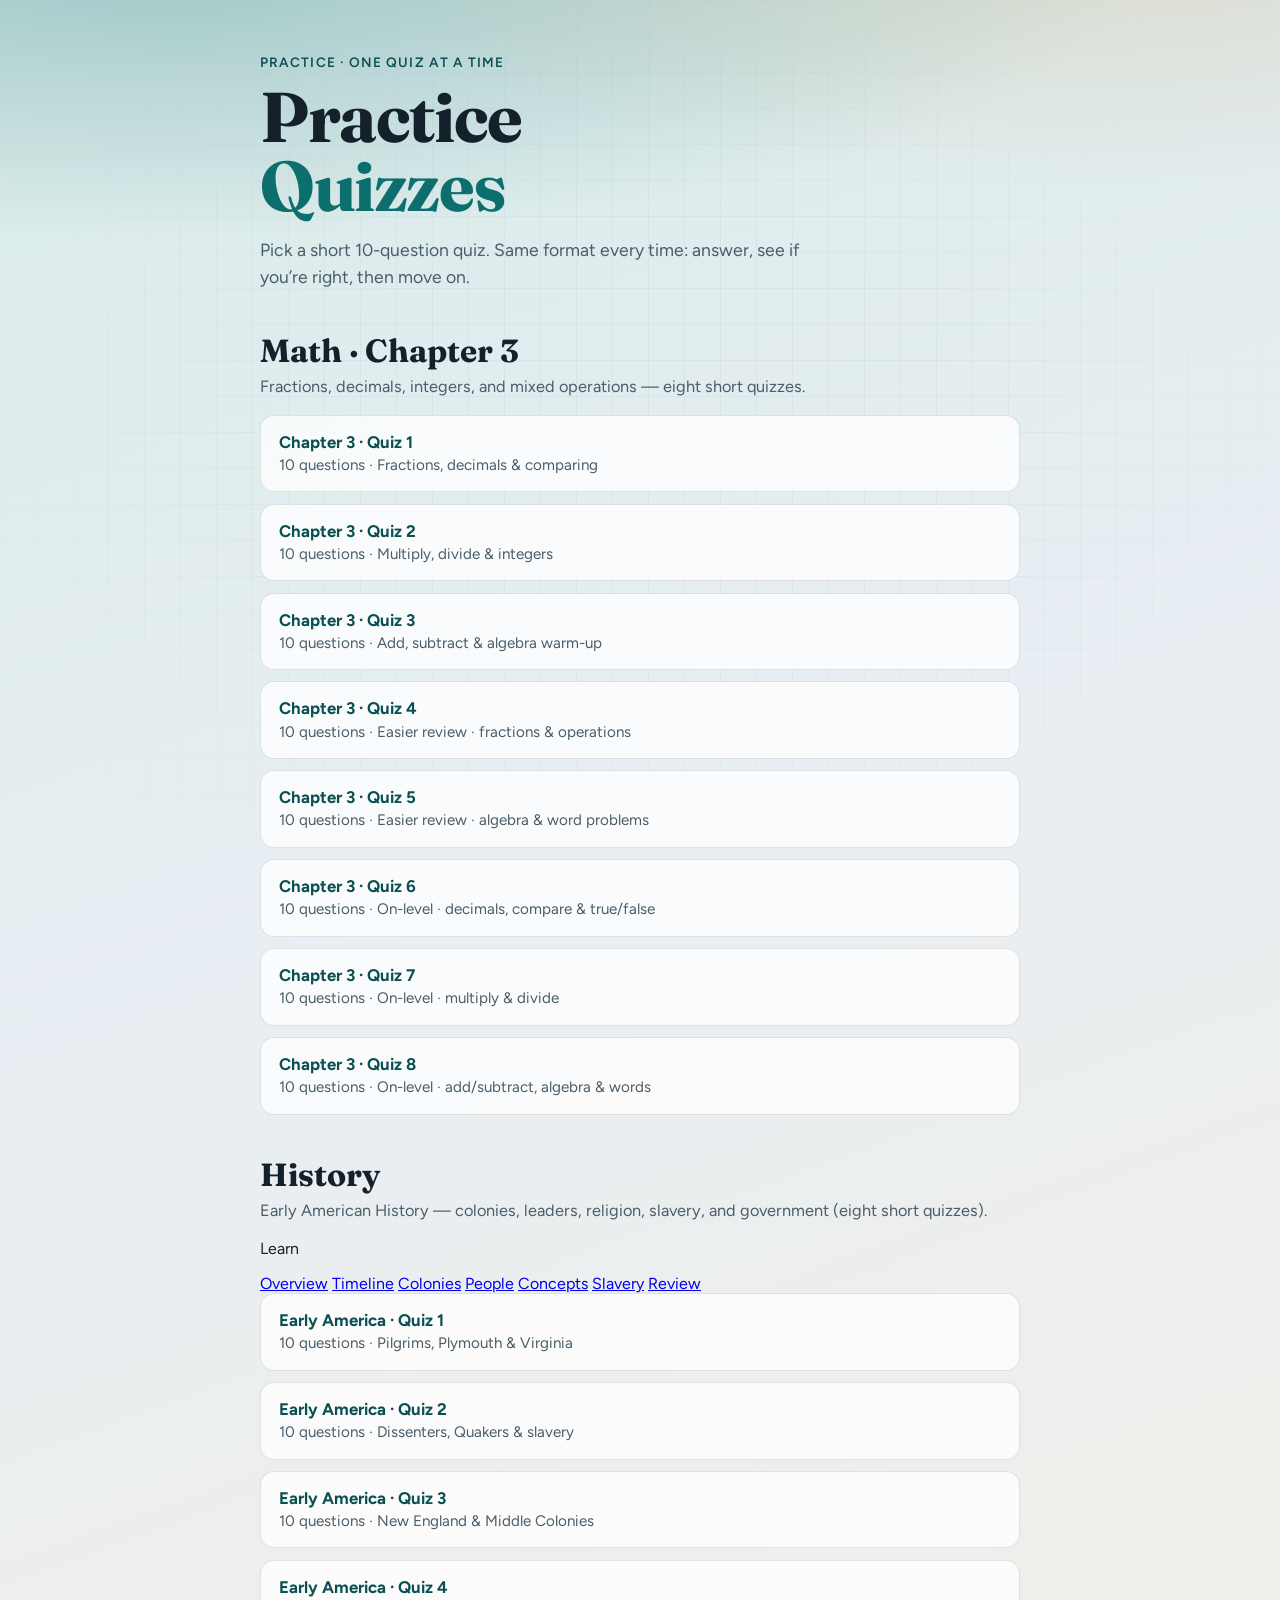
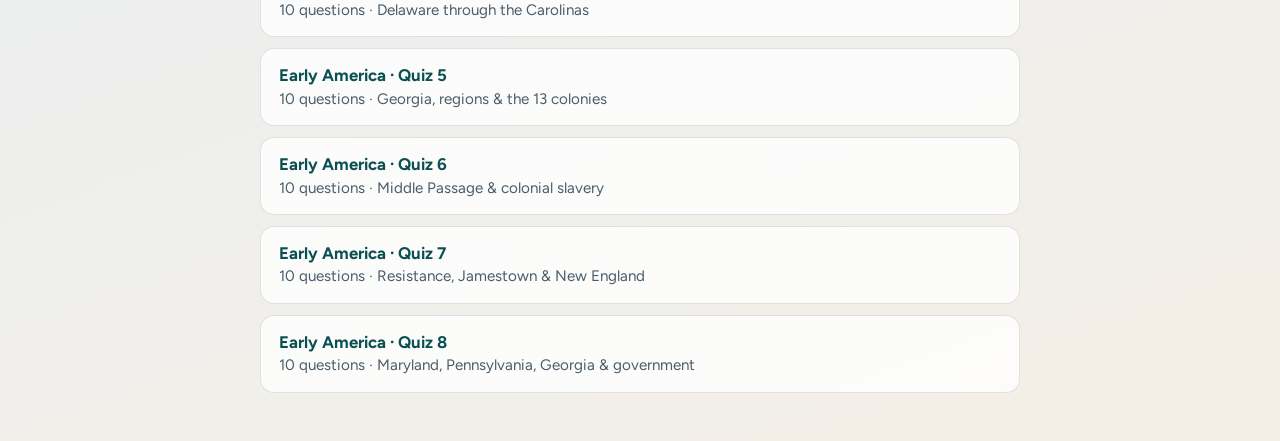
==== index.html @ 3ff41f52 "Add History Learn section for Colonial America Overview, timeline, colony explorer, key people, conc" ====
<!DOCTYPE html>
<html lang="en">
<head>
  <meta charset="UTF-8" />
  <meta name="viewport" content="width=device-width, initial-scale=1" />
  <title>Practice Quizzes</title>
  <link rel="preconnect" href="https://fonts.googleapis.com" />
  <link rel="preconnect" href="https://fonts.gstatic.com" crossorigin />
  <link href="https://fonts.googleapis.com/css2?family=Fraunces:opsz,wght@9..144,500;9..144,700&family=Figtree:wght@400;500;600;700&display=swap" rel="stylesheet" />
  <link rel="stylesheet" href="styles.css" />
</head>
<body>
  <div class="bg-glow" aria-hidden="true"></div>
  <div class="bg-grid" aria-hidden="true"></div>

  <main class="app home-app">
    <section class="screen screen-start is-active">
      <p class="eyebrow">Practice · One quiz at a time</p>
      <h1 class="brand">Practice<br /><span>Quizzes</span></h1>
      <p class="lede">
        Pick a short 10-question quiz. Same format every time: answer, see if you’re right, then move on.
      </p>

      <section class="home-section" aria-labelledby="math-heading">
        <h2 id="math-heading" class="home-heading">Math · Chapter 3</h2>
        <p class="home-sub">Fractions, decimals, integers, and mixed operations — eight short quizzes.</p>
        <div class="quiz-links" id="math-links"></div>
      </section>

      <section class="home-section" aria-labelledby="history-heading">
        <h2 id="history-heading" class="home-heading">History</h2>
        <p class="home-sub">Early American History — colonies, leaders, religion, slavery, and government (eight short quizzes).</p>
        <nav class="learn-nav" aria-label="Learn Colonial America">
          <p class="learn-nav-label">Learn</p>
          <div class="learn-nav-links">
            <a href="learn.html?section=overview">Overview</a>
            <a href="learn.html?section=timeline">Timeline</a>
            <a href="learn.html?section=colonies">Colonies</a>
            <a href="learn.html?section=people">People</a>
            <a href="learn.html?section=concepts">Concepts</a>
            <a href="learn.html?section=slavery">Slavery</a>
            <a href="learn.html?section=review">Review</a>
          </div>
        </nav>
        <div class="quiz-links" id="history-links"></div>
      </section>
    </section>
  </main>

  <script src="quiz-nav.js"></script>
  <script src="quiz-math-1.js"></script>
  <script src="quiz-math-2.js"></script>
  <script src="quiz-math-3.js"></script>
  <script src="quiz-math-4.js"></script>
  <script src="quiz-math-5.js"></script>
  <script src="quiz-math-6.js"></script>
  <script src="quiz-math-7.js"></script>
  <script src="quiz-math-8.js"></script>
  <script src="quiz-history-1.js"></script>
  <script src="quiz-history-2.js"></script>
  <script src="quiz-history-3.js"></script>
  <script src="quiz-history-4.js"></script>
  <script src="quiz-history-5.js"></script>
  <script src="quiz-history-6.js"></script>
  <script src="quiz-history-7.js"></script>
  <script src="quiz-history-8.js"></script>
  <script src="quiz-catalog-boot.js"></script>
  <script>
    (function () {
      const catalog = window.QUIZ_CATALOG;
      if (!catalog) return;

      function renderGroup(elId, items) {
        const root = document.getElementById(elId);
        root.innerHTML = items
          .map(
            (q) => `
          <a class="quiz-link" href="quiz.html?id=${encodeURIComponent(q.id)}">
            <span class="quiz-link-title">${q.title}</span>
            <span class="quiz-link-meta">${q.count} questions · ${q.blurb}</span>
          </a>`
          )
          .join("");
      }

      renderGroup("math-links", catalog.nav.math);
      renderGroup("history-links", catalog.nav.history);
    })();
  </script>
</body>
</html>
---- styles.css ----
:root {
  --ink: #14212b;
  --muted: #4a5d6a;
  --paper: #f2f6f8;
  --panel: rgba(255, 255, 255, 0.78);
  --teal: #0d6e6e;
  --teal-deep: #0a4f52;
  --amber: #c97816;
  --ok: #1f7a4d;
  --ok-bg: #e7f6ee;
  --bad: #b42318;
  --bad-bg: #fdecea;
  --line: rgba(20, 33, 43, 0.12);
  --shadow: 0 18px 50px rgba(20, 60, 70, 0.12);
  --radius: 18px;
  --font-display: "Fraunces", Georgia, serif;
  --font-body: "Figtree", "Segoe UI", sans-serif;
}

*,
*::before,
*::after {
  box-sizing: border-box;
}

html,
body {
  margin: 0;
  min-height: 100%;
}

body {
  font-family: var(--font-body);
  color: var(--ink);
  background: linear-gradient(160deg, #d9ebe9 0%, #e8eef3 42%, #f4efe6 100%);
  overflow-x: hidden;
}

.bg-glow {
  position: fixed;
  inset: -20% -10% auto;
  height: 55vh;
  background:
    radial-gradient(ellipse at 20% 30%, rgba(13, 110, 110, 0.28), transparent 55%),
    radial-gradient(ellipse at 80% 10%, rgba(201, 120, 22, 0.18), transparent 50%);
  pointer-events: none;
  z-index: 0;
  animation: drift 14s ease-in-out infinite alternate;
}

.bg-grid {
  position: fixed;
  inset: 0;
  background-image:
    linear-gradient(rgba(20, 33, 43, 0.035) 1px, transparent 1px),
    linear-gradient(90deg, rgba(20, 33, 43, 0.035) 1px, transparent 1px);
  background-size: 36px 36px;
  mask-image: radial-gradient(ellipse at center, black 35%, transparent 80%);
  pointer-events: none;
  z-index: 0;
}

@keyframes drift {
  from { transform: translate3d(0, 0, 0) scale(1); }
  to { transform: translate3d(2%, 3%, 0) scale(1.05); }
}

.app {
  position: relative;
  z-index: 1;
  width: min(720px, calc(100% - 2rem));
  margin: 0 auto;
  padding: clamp(2rem, 6vh, 4.5rem) 0 3rem;
  min-height: 100vh;
}

.screen {
  animation: rise 0.55s cubic-bezier(0.22, 1, 0.36, 1) both;
}

.screen[hidden] {
  display: none !important;
}

@keyframes rise {
  from {
    opacity: 0;
    transform: translateY(18px);
  }
  to {
    opacity: 1;
    transform: translateY(0);
  }
}

.eyebrow {
  margin: 0 0 0.75rem;
  font-size: 0.85rem;
  font-weight: 600;
  letter-spacing: 0.08em;
  text-transform: uppercase;
  color: var(--teal-deep);
}

.brand {
  margin: 0 0 1rem;
  font-family: var(--font-display);
  font-size: clamp(2.8rem, 9vw, 4.4rem);
  font-weight: 700;
  line-height: 0.98;
  letter-spacing: -0.02em;
  color: var(--ink);
}

.brand span {
  color: var(--teal);
}

.lede {
  margin: 0 0 1.75rem;
  max-width: 34rem;
  font-size: 1.1rem;
  line-height: 1.55;
  color: var(--muted);
}

.cta-row {
  display: flex;
  flex-wrap: wrap;
  gap: 0.75rem;
  margin-bottom: 1rem;
}

.btn {
  appearance: none;
  border: none;
  border-radius: 999px;
  padding: 0.85rem 1.35rem;
  font-family: inherit;
  font-size: 1rem;
  font-weight: 600;
  cursor: pointer;
  text-decoration: none;
  display: inline-flex;
  align-items: center;
  justify-content: center;
  transition: transform 0.15s ease, background 0.2s ease, box-shadow 0.2s ease, color 0.2s ease;
}

.btn:active {
  transform: translateY(1px) scale(0.98);
}

.btn-primary {
  background: var(--teal);
  color: #fff;
  box-shadow: 0 10px 24px rgba(13, 110, 110, 0.28);
}

.btn-primary:hover {
  background: var(--teal-deep);
}

.btn-primary:disabled {
  opacity: 0.55;
  cursor: not-allowed;
  box-shadow: none;
}

.btn-ghost {
  background: transparent;
  color: var(--teal-deep);
  border: 1.5px solid rgba(13, 110, 110, 0.35);
}

.btn-ghost.is-on {
  background: rgba(13, 110, 110, 0.1);
  border-color: var(--teal);
}

.btn-ghost:hover {
  border-color: var(--teal);
}

.meta {
  margin: 0;
  font-size: 0.95rem;
  color: var(--muted);
}

.quiz-bar {
  display: flex;
  align-items: flex-end;
  justify-content: space-between;
  gap: 1rem;
  margin-bottom: 1.25rem;
}

.progress-wrap {
  flex: 1;
  min-width: 0;
}

.progress-track {
  height: 8px;
  border-radius: 999px;
  background: rgba(20, 33, 43, 0.1);
  overflow: hidden;
  margin-bottom: 0.55rem;
}

.progress-fill {
  height: 100%;
  width: 0%;
  background: linear-gradient(90deg, var(--teal), #1f9a8a);
  border-radius: inherit;
  transition: width 0.35s ease;
}

.progress-label {
  display: flex;
  justify-content: space-between;
  gap: 1rem;
  margin: 0;
  font-size: 0.9rem;
  font-weight: 600;
  color: var(--muted);
}

.score-live {
  margin: 0;
  white-space: nowrap;
  font-weight: 700;
  color: var(--teal-deep);
}

.question-panel {
  background: var(--panel);
  backdrop-filter: blur(10px);
  border: 1px solid var(--line);
  border-radius: var(--radius);
  box-shadow: var(--shadow);
  padding: clamp(1.25rem, 3vw, 2rem);
}

.question-text {
  margin: 0 0 0.75rem;
  font-family: var(--font-display);
  font-size: clamp(1.55rem, 4.5vw, 2.1rem);
  font-weight: 600;
  line-height: 1.25;
}

.question-prompt {
  margin: 0 0 1.25rem;
  color: var(--muted);
  font-size: 1.05rem;
  line-height: 1.5;
}

.question-math {
  margin: 0.35rem 0 1.35rem;
  font-size: 1.45rem;
  overflow-x: auto;
}

.choices {
  display: grid;
  gap: 0.7rem;
}

.choice {
  display: flex;
  align-items: center;
  gap: 0.85rem;
  width: 100%;
  text-align: left;
  padding: 0.95rem 1rem;
  border-radius: 14px;
  border: 1.5px solid rgba(20, 33, 43, 0.14);
  background: rgba(255, 255, 255, 0.85);
  font: inherit;
  color: inherit;
  cursor: pointer;
  transition: border-color 0.15s ease, background 0.15s ease, transform 0.15s ease;
}

.choice:hover:not(:disabled) {
  border-color: var(--teal);
  transform: translateX(3px);
}

.choice:disabled {
  cursor: default;
}

.choice-letter {
  flex: 0 0 auto;
  width: 1.85rem;
  height: 1.85rem;
  border-radius: 50%;
  display: grid;
  place-items: center;
  font-size: 0.85rem;
  font-weight: 700;
  background: rgba(13, 110, 110, 0.1);
  color: var(--teal-deep);
}

.choice-body {
  flex: 1;
  min-width: 0;
  font-size: 1.05rem;
  line-height: 1.35;
  white-space: normal;
  overflow-wrap: anywhere;
  word-break: break-word;
}

.choice-body .katex {
  font-size: 1.05em;
  white-space: normal;
}

.choice.is-correct {
  border-color: var(--ok);
  background: var(--ok-bg);
}

.choice.is-correct .choice-letter {
  background: var(--ok);
  color: #fff;
}

.choice.is-wrong {
  border-color: var(--bad);
  background: var(--bad-bg);
}

.choice.is-wrong .choice-letter {
  background: var(--bad);
  color: #fff;
}

.choice.is-missed-correct {
  border-color: var(--ok);
  box-shadow: inset 0 0 0 1px rgba(31, 122, 77, 0.35);
}

.feedback {
  margin-top: 1.1rem;
  padding: 0.95rem 1rem;
  border-radius: 12px;
  font-size: 1rem;
  line-height: 1.45;
  animation: pop 0.35s cubic-bezier(0.22, 1, 0.36, 1);
}

@keyframes pop {
  from {
    opacity: 0;
    transform: scale(0.97);
  }
  to {
    opacity: 1;
    transform: scale(1);
  }
}

.feedback.is-correct {
  background: var(--ok-bg);
  color: var(--ok);
  border: 1px solid rgba(31, 122, 77, 0.25);
}

.feedback.is-wrong {
  background: var(--bad-bg);
  color: var(--bad);
  border: 1px solid rgba(180, 35, 24, 0.2);
}

.feedback .explain {
  margin: 0.4rem 0 0;
  color: var(--ink);
  font-weight: 500;
}

.feedback strong {
  font-weight: 700;
}

.quiz-actions {
  margin-top: 1.25rem;
  display: flex;
  flex-wrap: wrap;
  gap: 0.65rem;
  justify-content: space-between;
  align-items: center;
}

.quiz-actions .btn-primary {
  margin-left: auto;
}

.quiz-actions .btn:disabled {
  opacity: 0.45;
  cursor: not-allowed;
  transform: none;
  box-shadow: none;
}

.score-big {
  margin: 0 0 0.5rem;
  font-family: var(--font-display);
  font-size: clamp(3rem, 12vw, 5rem);
  font-weight: 700;
  color: var(--teal);
  line-height: 1;
}

.score-breakdown {
  margin: 0 0 1rem;
  font-size: 1.15rem;
  font-weight: 600;
  color: var(--muted);
}

.score-breakdown .right {
  color: var(--ok);
}

.score-breakdown .wrong {
  color: var(--bad);
}

.results-brand {
  font-size: clamp(2.2rem, 7vw, 3.4rem);
}

.missed-list {
  list-style: none;
  margin: 1.5rem 0 0;
  padding: 0;
  display: grid;
  gap: 0.75rem;
}

.missed-list li {
  background: var(--panel);
  border: 1px solid var(--line);
  border-radius: 14px;
  padding: 1rem 1.1rem;
  box-shadow: 0 8px 24px rgba(20, 60, 70, 0.06);
}

.missed-list h3 {
  margin: 0 0 0.35rem;
  font-size: 0.95rem;
  color: var(--muted);
}

.missed-list .q {
  margin: 0 0 0.5rem;
  font-weight: 600;
}

.missed-list .ans {
  margin: 0;
  color: var(--ok);
  font-weight: 600;
}

@media (max-width: 560px) {
  .quiz-bar {
    flex-direction: column;
    align-items: stretch;
  }

  .score-live {
    align-self: flex-end;
  }

  .cta-row .btn {
    width: 100%;
  }

  .quiz-actions {
    flex-direction: column;
  }

  .quiz-actions .btn {
    width: 100%;
  }

  .quiz-actions .btn-primary {
    margin-left: 0;
    order: -1;
  }
}

/* Home nav */
.home-app {
  width: min(760px, calc(100% - 2rem));
}

.home-section {
  margin-top: 2.5rem;
  animation: rise 0.65s cubic-bezier(0.22, 1, 0.36, 1) both;
}

.home-section:nth-of-type(2) {
  animation-delay: 0.08s;
}

.home-heading {
  margin: 0 0 0.35rem;
  font-family: var(--font-display);
  font-size: clamp(1.6rem, 4vw, 2rem);
  font-weight: 700;
  color: var(--ink);
}

.home-sub {
  margin: 0 0 1rem;
  color: var(--muted);
  font-size: 1.02rem;
  line-height: 1.45;
}

.quiz-links {
  display: grid;
  gap: 0.7rem;
}

.quiz-link {
  display: grid;
  gap: 0.2rem;
  padding: 1rem 1.1rem;
  border-radius: 14px;
  border: 1.5px solid rgba(20, 33, 43, 0.12);
  background: rgba(255, 255, 255, 0.78);
  text-decoration: none;
  color: inherit;
  transition: border-color 0.15s ease, transform 0.15s ease, background 0.15s ease;
}

.quiz-link:hover {
  border-color: var(--teal);
  transform: translateX(4px);
  background: rgba(255, 255, 255, 0.95);
}

.quiz-link-title {
  font-weight: 700;
  font-size: 1.05rem;
  color: var(--teal-deep);
}

.quiz-link-meta {
  font-size: 0.95rem;
  color: var(--muted);
  line-height: 1.35;
}
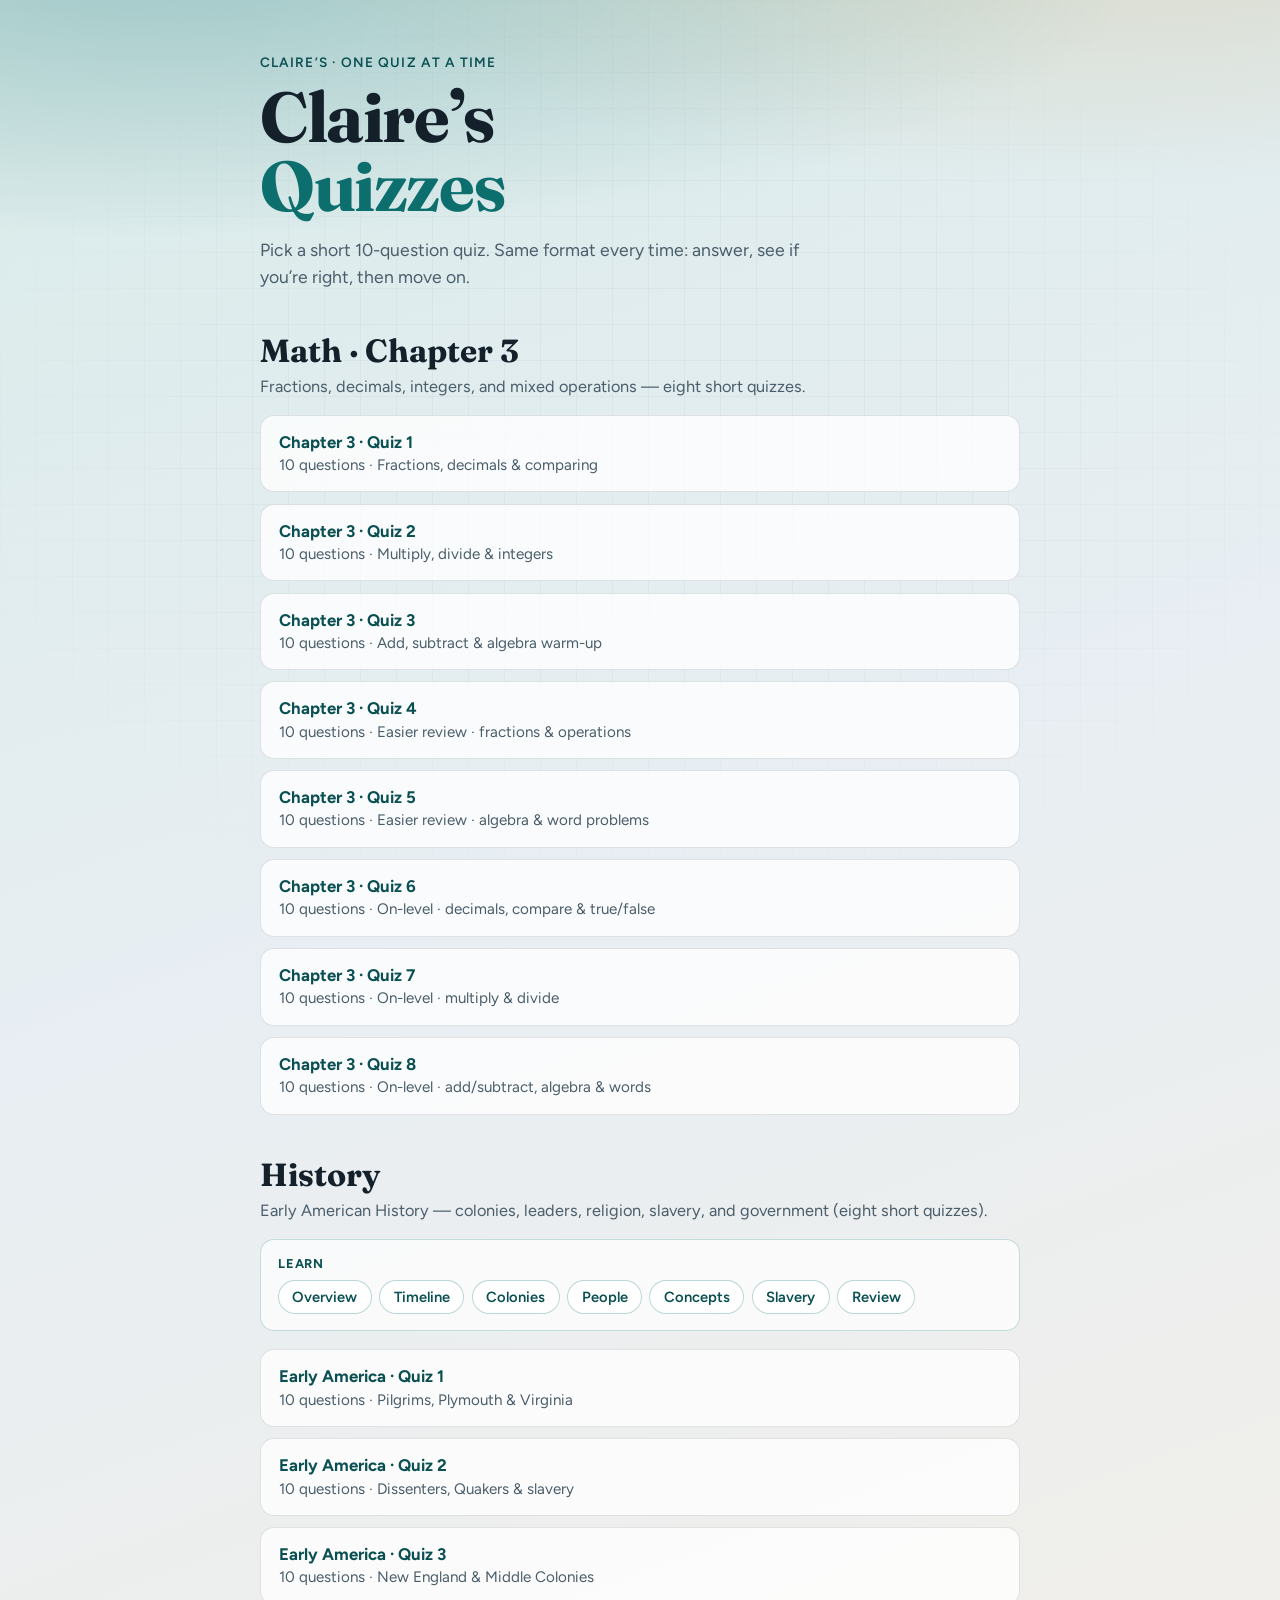
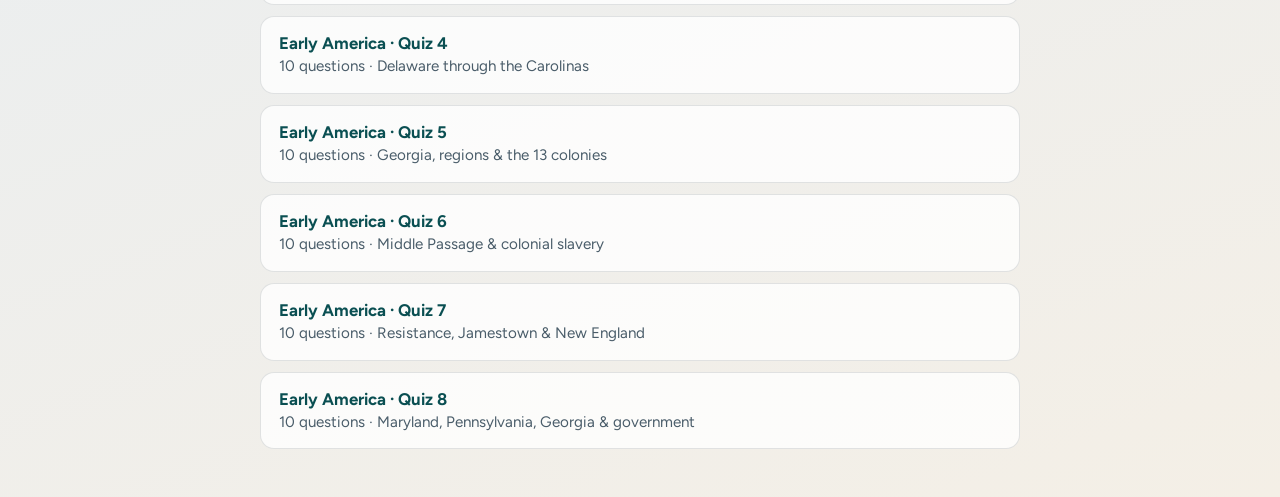
==== commit 9865e8ad: "Rebrand as Claire's Quizzes with pink sparkle theme" ====
--- a/index.html
+++ b/index.html
@@ -3,7 +3,7 @@
 <head>
   <meta charset="UTF-8" />
   <meta name="viewport" content="width=device-width, initial-scale=1" />
-  <title>Practice Quizzes</title>
+  <title>Claire’s Quizzes</title>
   <link rel="preconnect" href="https://fonts.googleapis.com" />
   <link rel="preconnect" href="https://fonts.gstatic.com" crossorigin />
   <link href="https://fonts.googleapis.com/css2?family=Fraunces:opsz,wght@9..144,500;9..144,700&family=Figtree:wght@400;500;600;700&display=swap" rel="stylesheet" />
@@ -12,11 +12,23 @@
 <body>
   <div class="bg-glow" aria-hidden="true"></div>
   <div class="bg-grid" aria-hidden="true"></div>
+  <div class="sparkles" aria-hidden="true">
+    <span class="sparkle"></span>
+    <span class="sparkle"></span>
+    <span class="sparkle"></span>
+    <span class="sparkle"></span>
+    <span class="sparkle"></span>
+    <span class="sparkle"></span>
+    <span class="sparkle"></span>
+    <span class="sparkle"></span>
+    <span class="sparkle"></span>
+    <span class="sparkle"></span>
+  </div>
 
   <main class="app home-app">
     <section class="screen screen-start is-active">
-      <p class="eyebrow">Practice · One quiz at a time</p>
-      <h1 class="brand">Practice<br /><span>Quizzes</span></h1>
+      <p class="eyebrow">Claire’s · One quiz at a time</p>
+      <h1 class="brand">Claire’s<br /><span>Quizzes</span></h1>
       <p class="lede">
         Pick a short 10-question quiz. Same format every time: answer, see if you’re right, then move on.
       </p>
--- a/styles.css
+++ b/styles.css
@@ -561,3 +561,447 @@
   color: var(--muted);
   line-height: 1.35;
 }
+
+/* Learn nav on home (History) */
+.learn-nav {
+  margin: 0 0 1.15rem;
+  padding: 1rem 1.05rem;
+  border-radius: 14px;
+  border: 1.5px solid rgba(13, 110, 110, 0.22);
+  background: rgba(255, 255, 255, 0.72);
+}
+
+.learn-nav-label {
+  margin: 0 0 0.55rem;
+  font-size: 0.8rem;
+  font-weight: 700;
+  letter-spacing: 0.07em;
+  text-transform: uppercase;
+  color: var(--teal-deep);
+}
+
+.learn-nav-links {
+  display: flex;
+  flex-wrap: wrap;
+  gap: 0.45rem;
+}
+
+.learn-nav-links a {
+  display: inline-flex;
+  align-items: center;
+  padding: 0.45rem 0.85rem;
+  border-radius: 999px;
+  text-decoration: none;
+  font-size: 0.92rem;
+  font-weight: 600;
+  color: var(--teal-deep);
+  border: 1.5px solid rgba(13, 110, 110, 0.28);
+  background: rgba(255, 255, 255, 0.85);
+  transition: border-color 0.15s ease, background 0.15s ease, transform 0.15s ease;
+}
+
+.learn-nav-links a:hover {
+  border-color: var(--teal);
+  background: rgba(13, 110, 110, 0.08);
+  transform: translateY(-1px);
+}
+
+/* Learn page */
+.learn-app {
+  width: min(820px, calc(100% - 2rem));
+}
+
+.learn-brand {
+  font-size: clamp(2.4rem, 8vw, 3.8rem);
+}
+
+.learn-subtitle {
+  margin-bottom: 0.75rem;
+}
+
+.learn-hero-intro {
+  margin: 0 0 1.35rem;
+  max-width: 36rem;
+  color: var(--muted);
+  font-size: 1.02rem;
+  line-height: 1.5;
+}
+
+.learn-subnav {
+  position: sticky;
+  top: 0.6rem;
+  z-index: 5;
+  display: flex;
+  flex-wrap: wrap;
+  gap: 0.4rem;
+  margin: 0 0 1rem;
+  padding: 0.55rem;
+  border-radius: 14px;
+  background: rgba(255, 255, 255, 0.82);
+  border: 1px solid var(--line);
+  backdrop-filter: blur(10px);
+  box-shadow: 0 10px 28px rgba(20, 60, 70, 0.08);
+}
+
+.learn-subnav a {
+  text-decoration: none;
+  font-size: 0.9rem;
+  font-weight: 600;
+  color: var(--muted);
+  padding: 0.45rem 0.75rem;
+  border-radius: 999px;
+  transition: background 0.15s ease, color 0.15s ease;
+}
+
+.learn-subnav a:hover {
+  color: var(--teal-deep);
+  background: rgba(13, 110, 110, 0.08);
+}
+
+.learn-subnav a.is-active {
+  color: #fff;
+  background: var(--teal);
+}
+
+.learn-back-links {
+  margin: 0 0 0.5rem;
+  font-size: 0.95rem;
+  color: var(--muted);
+}
+
+.learn-back-links a {
+  color: var(--teal-deep);
+  font-weight: 600;
+  text-decoration: none;
+}
+
+.learn-back-links a:hover {
+  text-decoration: underline;
+}
+
+.learn-panels {
+  margin-top: 0.5rem;
+}
+
+.learn-panel {
+  animation: rise 0.55s cubic-bezier(0.22, 1, 0.36, 1) both;
+}
+
+.learn-panel-title {
+  margin: 0 0 0.45rem;
+  font-family: var(--font-display);
+  font-size: clamp(1.7rem, 4.5vw, 2.2rem);
+  font-weight: 700;
+  line-height: 1.15;
+  color: var(--ink);
+}
+
+.learn-panel-lede {
+  margin: 0 0 1.35rem;
+  max-width: 40rem;
+  color: var(--muted);
+  font-size: 1.05rem;
+  line-height: 1.55;
+}
+
+.learn-subheading {
+  margin: 1.75rem 0 0.75rem;
+  font-family: var(--font-display);
+  font-size: 1.25rem;
+  font-weight: 700;
+  color: var(--ink);
+}
+
+.learn-jump-grid,
+.learn-card-grid {
+  display: grid;
+  gap: 0.75rem;
+}
+
+.learn-card {
+  background: var(--panel);
+  backdrop-filter: blur(10px);
+  border: 1px solid var(--line);
+  border-radius: 14px;
+  padding: 1.05rem 1.15rem;
+  box-shadow: 0 10px 28px rgba(20, 60, 70, 0.06);
+  animation: rise 0.5s cubic-bezier(0.22, 1, 0.36, 1) both;
+  animation-delay: calc(var(--i, 0) * 0.03s);
+}
+
+.learn-card[hidden] {
+  display: none !important;
+}
+
+.learn-card-title {
+  margin: 0 0 0.4rem;
+  font-family: var(--font-display);
+  font-size: 1.25rem;
+  font-weight: 700;
+  line-height: 1.25;
+  color: var(--ink);
+}
+
+.learn-card-text {
+  margin: 0 0 0.55rem;
+  color: var(--muted);
+  font-size: 0.98rem;
+  line-height: 1.5;
+}
+
+.learn-chip {
+  display: inline-block;
+  margin: 0 0 0.45rem;
+  padding: 0.2rem 0.55rem;
+  border-radius: 999px;
+  font-size: 0.75rem;
+  font-weight: 700;
+  letter-spacing: 0.04em;
+  text-transform: uppercase;
+  color: var(--teal-deep);
+  background: rgba(13, 110, 110, 0.1);
+}
+
+.learn-why {
+  margin: 0.55rem 0 0;
+  padding: 0.7rem 0.8rem;
+  border-radius: 10px;
+  background: rgba(13, 110, 110, 0.07);
+  color: var(--ink);
+  font-size: 0.95rem;
+  line-height: 1.45;
+}
+
+.learn-meta-line {
+  margin: 0 0 0.55rem;
+  font-size: 0.9rem;
+  font-weight: 600;
+  color: var(--teal-deep);
+}
+
+.learn-tags {
+  list-style: none;
+  margin: 0.65rem 0 0;
+  padding: 0;
+  display: flex;
+  flex-wrap: wrap;
+  gap: 0.4rem;
+}
+
+.learn-tags li {
+  padding: 0.28rem 0.65rem;
+  border-radius: 999px;
+  font-size: 0.82rem;
+  font-weight: 600;
+  color: var(--teal-deep);
+  background: rgba(255, 255, 255, 0.9);
+  border: 1px solid rgba(13, 110, 110, 0.2);
+}
+
+.learn-bullets {
+  margin: 0.4rem 0 0;
+  padding-left: 1.15rem;
+  color: var(--muted);
+  line-height: 1.5;
+}
+
+.learn-bullets li + li {
+  margin-top: 0.3rem;
+}
+
+.learn-filters {
+  display: flex;
+  flex-wrap: wrap;
+  gap: 0.5rem;
+  margin-bottom: 1rem;
+}
+
+.learn-filters .btn {
+  padding: 0.55rem 1rem;
+  font-size: 0.92rem;
+}
+
+/* Timeline */
+.timeline-list {
+  display: grid;
+  gap: 0.85rem;
+  position: relative;
+  padding-left: 0.25rem;
+}
+
+.timeline-card {
+  display: grid;
+  grid-template-columns: 5.2rem 1fr;
+  gap: 0.85rem;
+  align-items: start;
+}
+
+.timeline-year {
+  font-family: var(--font-display);
+  font-size: 1.15rem;
+  font-weight: 700;
+  color: var(--teal);
+  line-height: 1.2;
+  padding-top: 0.15rem;
+}
+
+.timeline-body {
+  min-width: 0;
+}
+
+/* Concepts chain */
+.concept-chain {
+  list-style: none;
+  margin: 0.5rem 0 0.75rem;
+  padding: 0;
+  display: grid;
+  gap: 0;
+}
+
+.concept-chain li {
+  position: relative;
+  padding: 0.55rem 0.75rem 0.55rem 1.85rem;
+  color: var(--ink);
+  font-size: 0.98rem;
+  line-height: 1.4;
+}
+
+.concept-chain li::before {
+  content: "";
+  position: absolute;
+  left: 0.55rem;
+  top: 0.85rem;
+  width: 0.55rem;
+  height: 0.55rem;
+  border-radius: 50%;
+  background: var(--teal);
+  box-shadow: 0 0 0 3px rgba(13, 110, 110, 0.15);
+}
+
+.concept-chain li:not(:last-child)::after {
+  content: "";
+  position: absolute;
+  left: 0.75rem;
+  top: 1.5rem;
+  bottom: -0.15rem;
+  width: 2px;
+  background: rgba(13, 110, 110, 0.25);
+}
+
+.learn-expand-list {
+  display: grid;
+  gap: 0.55rem;
+}
+
+.learn-expand {
+  background: var(--panel);
+  border: 1px solid var(--line);
+  border-radius: 14px;
+  padding: 0.2rem 0.2rem;
+  overflow: hidden;
+}
+
+.learn-expand summary {
+  cursor: pointer;
+  list-style: none;
+  padding: 0.9rem 1rem;
+  font-weight: 700;
+  font-family: var(--font-display);
+  font-size: 1.05rem;
+  color: var(--ink);
+}
+
+.learn-expand summary::-webkit-details-marker {
+  display: none;
+}
+
+.learn-expand summary::after {
+  content: "+";
+  float: right;
+  color: var(--teal);
+  font-weight: 700;
+  font-family: var(--font-body);
+}
+
+.learn-expand[open] summary::after {
+  content: "–";
+}
+
+.learn-expand-body {
+  padding: 0 1rem 1rem;
+  color: var(--muted);
+  line-height: 1.5;
+  animation: rise 0.35s ease both;
+}
+
+/* Slavery sequence */
+.sequence-list {
+  display: grid;
+  gap: 0.7rem;
+}
+
+.sequence-num {
+  margin: 0 0 0.25rem;
+  font-size: 0.78rem;
+  font-weight: 700;
+  letter-spacing: 0.06em;
+  text-transform: uppercase;
+  color: var(--teal);
+}
+
+.learn-context-list {
+  background: var(--panel);
+  border: 1px solid var(--line);
+  border-radius: 14px;
+  padding: 1rem 1rem 1rem 1.4rem;
+}
+
+.review-questions {
+  margin: 0 0 1rem;
+  padding-left: 1.25rem;
+  color: var(--ink);
+  font-size: 1.05rem;
+  line-height: 1.55;
+}
+
+.review-questions li + li {
+  margin-top: 0.55rem;
+}
+
+.mastery-tags {
+  margin-bottom: 1.25rem;
+}
+
+.learn-review-cta {
+  margin-top: 0.5rem;
+}
+
+.learn-review-cta .btn {
+  text-decoration: none;
+}
+
+@media (max-width: 560px) {
+  .timeline-card {
+    grid-template-columns: 1fr;
+    gap: 0.35rem;
+  }
+
+  .timeline-year {
+    font-size: 1.05rem;
+  }
+
+  .learn-subnav {
+    top: 0.35rem;
+    gap: 0.3rem;
+  }
+
+  .learn-subnav a {
+    font-size: 0.82rem;
+    padding: 0.4rem 0.65rem;
+  }
+
+  .learn-filters .btn {
+    flex: 1 1 auto;
+    justify-content: center;
+  }
+}
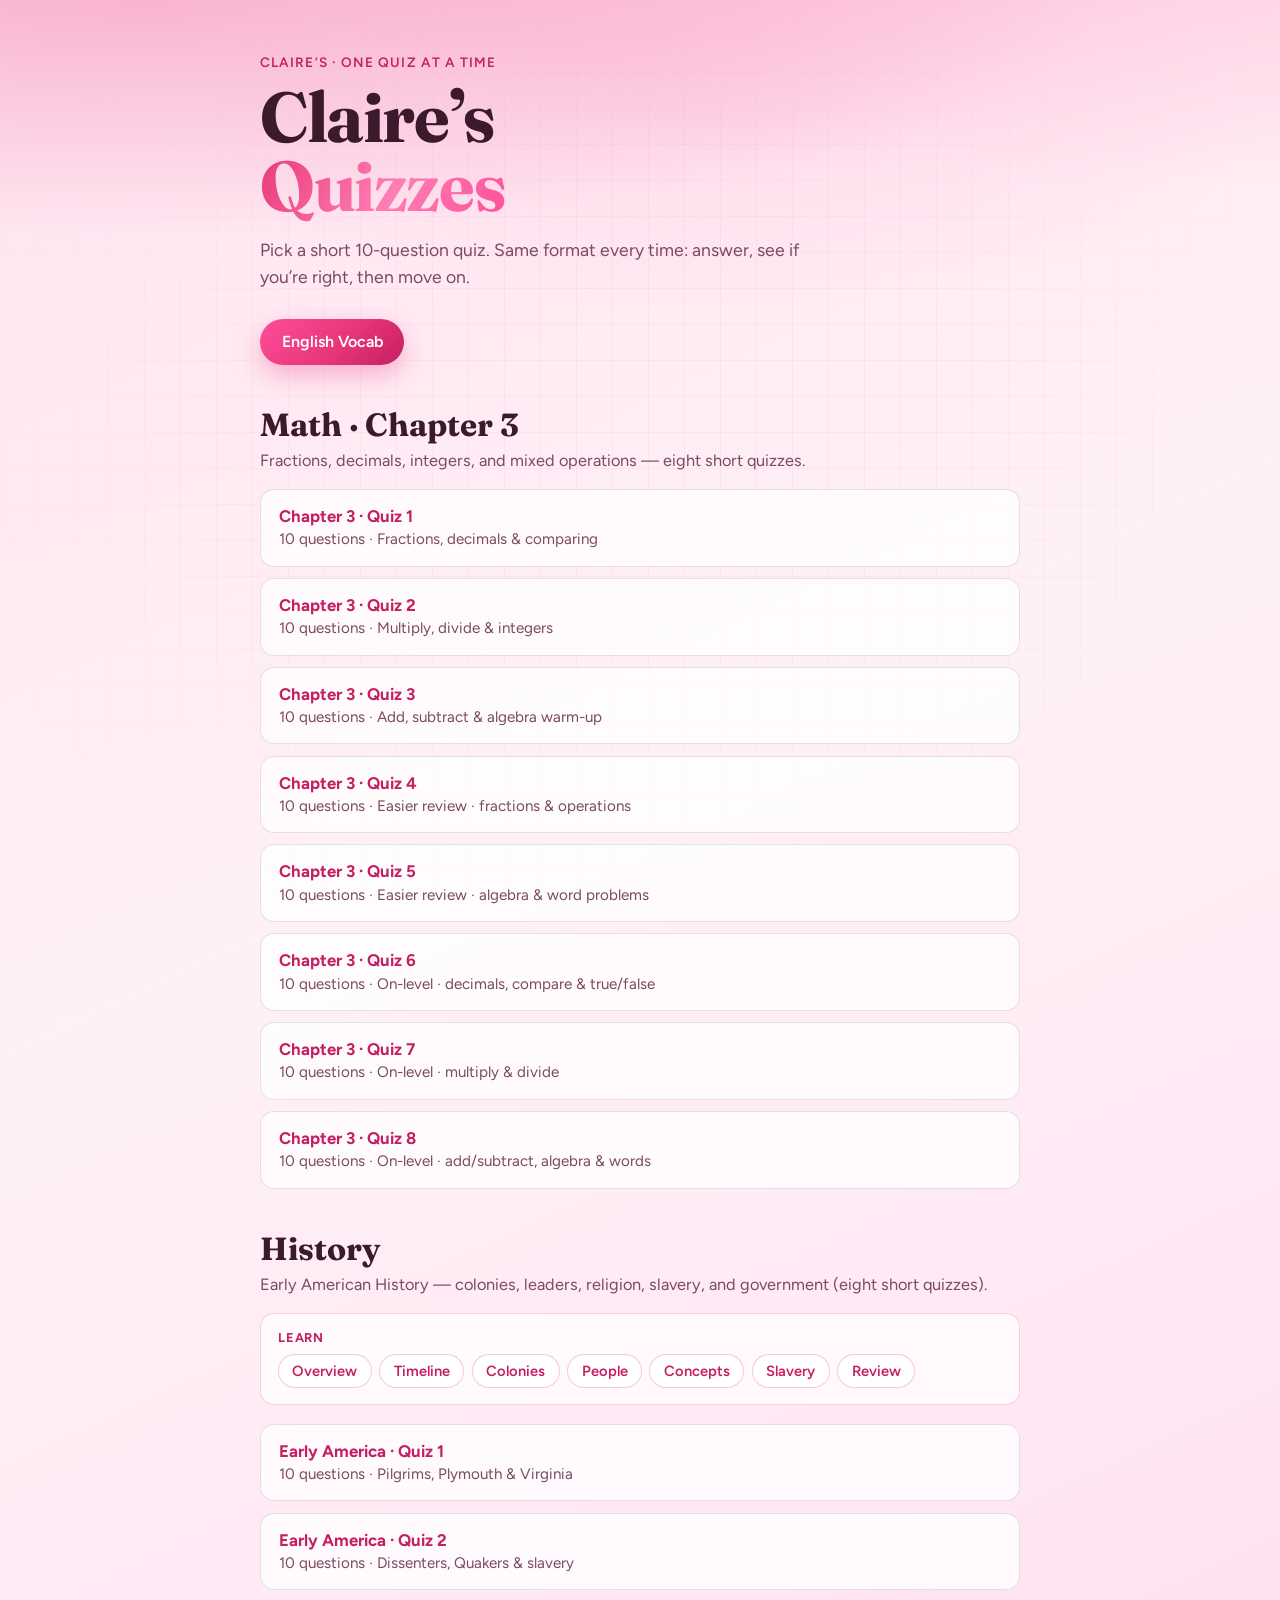
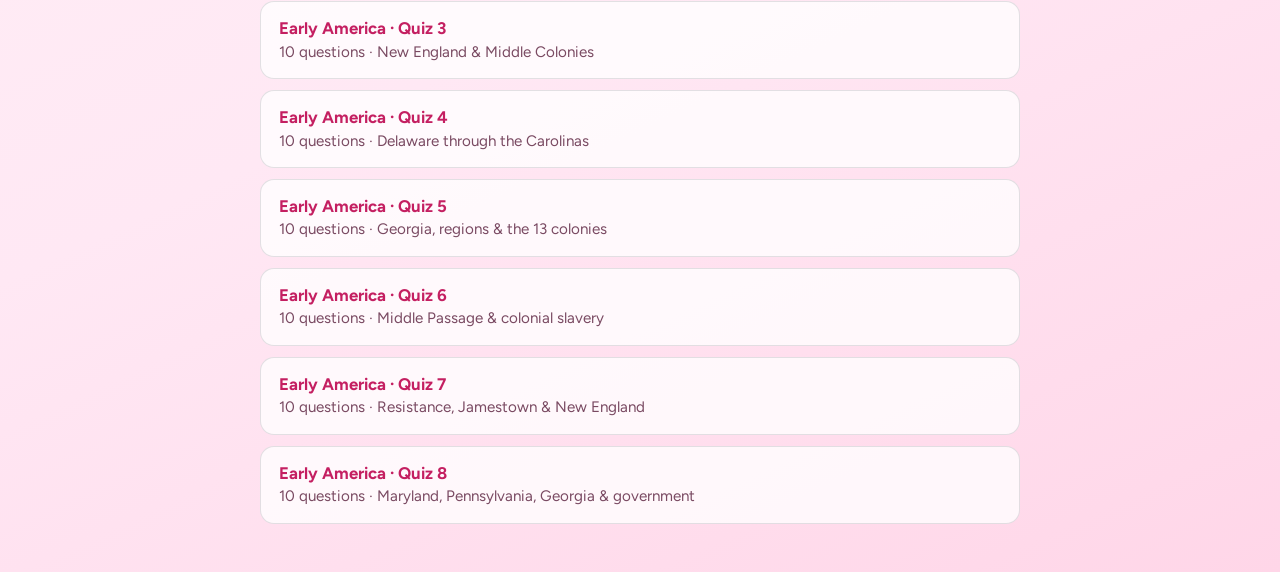
==== commit 469c4a26: "Add English Vocab Unit 3 modal on home dashboard" ====
--- a/index.html
+++ b/index.html
@@ -33,6 +33,12 @@
         Pick a short 10-question quiz. Same format every time: answer, see if you’re right, then move on.
       </p>
 
+      <nav class="home-nav" aria-label="Study tools">
+        <button type="button" class="btn btn-primary home-nav-btn" id="btn-vocab" aria-haspopup="dialog" aria-controls="vocab-modal">
+          English Vocab
+        </button>
+      </nav>
+
       <section class="home-section" aria-labelledby="math-heading">
         <h2 id="math-heading" class="home-heading">Math · Chapter 3</h2>
         <p class="home-sub">Fractions, decimals, integers, and mixed operations — eight short quizzes.</p>
@@ -59,6 +65,29 @@
     </section>
   </main>
 
+  <div class="modal" id="vocab-modal" hidden>
+    <div class="modal-backdrop" data-close-vocab tabindex="-1"></div>
+    <div
+      class="modal-panel"
+      role="dialog"
+      aria-modal="true"
+      aria-labelledby="vocab-modal-title"
+    >
+      <header class="modal-header">
+        <div>
+          <p class="eyebrow modal-eyebrow">Claire’s · English</p>
+          <h2 class="modal-title" id="vocab-modal-title">English Vocab · Unit 3</h2>
+          <p class="modal-sub" id="vocab-modal-sub">Sadlier Vocabulary Workshop — Unit 3</p>
+        </div>
+        <button type="button" class="modal-close" id="btn-vocab-close" aria-label="Close vocabulary">
+          Close
+        </button>
+      </header>
+      <div class="modal-body" id="vocab-list"></div>
+    </div>
+  </div>
+
+  <script src="vocab-unit3.js"></script>
   <script src="quiz-nav.js"></script>
   <script src="quiz-math-1.js"></script>
   <script src="quiz-math-2.js"></script>
@@ -98,6 +127,70 @@
       renderGroup("math-links", catalog.nav.math);
       renderGroup("history-links", catalog.nav.history);
     })();
+
+    (function () {
+      const data = window.VOCAB_UNIT3;
+      const modal = document.getElementById("vocab-modal");
+      const list = document.getElementById("vocab-list");
+      const openBtn = document.getElementById("btn-vocab");
+      const closeBtn = document.getElementById("btn-vocab-close");
+      if (!data || !modal || !list || !openBtn) return;
+
+      const sub = document.getElementById("vocab-modal-sub");
+      const title = document.getElementById("vocab-modal-title");
+      if (title) title.textContent = data.title;
+      if (sub) sub.textContent = data.subtitle;
+
+      function escapeHtml(s) {
+        return String(s)
+          .replace(/&/g, "&amp;")
+          .replace(/</g, "&lt;")
+          .replace(/>/g, "&gt;")
+          .replace(/"/g, "&quot;");
+      }
+
+      list.innerHTML = data.words
+        .map(
+          (w, i) => `
+        <article class="vocab-entry" style="--i:${i}">
+          <header class="vocab-entry-head">
+            <h3 class="vocab-word">${escapeHtml(w.word)}</h3>
+            <span class="vocab-pos">${escapeHtml(w.partOfSpeech)}</span>
+          </header>
+          <p class="vocab-def">${escapeHtml(w.definition)}</p>
+          <dl class="vocab-meta">
+            <div><dt>Synonym</dt><dd>${escapeHtml(w.synonym)}</dd></div>
+            <div><dt>Antonym</dt><dd>${escapeHtml(w.antonym)}</dd></div>
+          </dl>
+          <p class="vocab-example"><span>Example</span> ${escapeHtml(w.example)}</p>
+        </article>`
+        )
+        .join("");
+
+      let lastFocus = null;
+
+      function openModal() {
+        lastFocus = document.activeElement;
+        modal.hidden = false;
+        document.body.classList.add("modal-open");
+        closeBtn.focus();
+      }
+
+      function closeModal() {
+        modal.hidden = true;
+        document.body.classList.remove("modal-open");
+        if (lastFocus && lastFocus.focus) lastFocus.focus();
+      }
+
+      openBtn.addEventListener("click", openModal);
+      closeBtn.addEventListener("click", closeModal);
+      modal.addEventListener("click", (e) => {
+        if (e.target.closest("[data-close-vocab]")) closeModal();
+      });
+      document.addEventListener("keydown", (e) => {
+        if (e.key === "Escape" && !modal.hidden) closeModal();
+      });
+    })();
   </script>
 </body>
 </html>
--- a/styles.css
+++ b/styles.css
@@ -1,17 +1,20 @@
 :root {
-  --ink: #14212b;
-  --muted: #4a5d6a;
-  --paper: #f2f6f8;
-  --panel: rgba(255, 255, 255, 0.78);
-  --teal: #0d6e6e;
-  --teal-deep: #0a4f52;
-  --amber: #c97816;
+  --ink: #3a1a2c;
+  --muted: #7a4a62;
+  --paper: #fff5f9;
+  --panel: rgba(255, 255, 255, 0.82);
+  --teal: #e8367a;
+  --teal-deep: #c41f61;
+  --accent: #e8367a;
+  --accent-deep: #c41f61;
+  --accent-soft: #ff7eb3;
+  --amber: #e8a0bf;
   --ok: #1f7a4d;
   --ok-bg: #e7f6ee;
   --bad: #b42318;
   --bad-bg: #fdecea;
-  --line: rgba(20, 33, 43, 0.12);
-  --shadow: 0 18px 50px rgba(20, 60, 70, 0.12);
+  --line: rgba(58, 26, 44, 0.12);
+  --shadow: 0 18px 50px rgba(200, 60, 120, 0.14);
   --radius: 18px;
   --font-display: "Fraunces", Georgia, serif;
   --font-body: "Figtree", "Segoe UI", sans-serif;
@@ -32,7 +35,7 @@
 body {
   font-family: var(--font-body);
   color: var(--ink);
-  background: linear-gradient(160deg, #d9ebe9 0%, #e8eef3 42%, #f4efe6 100%);
+  background: linear-gradient(155deg, #ffe4f0 0%, #fff0f6 38%, #ffe8f4 68%, #ffd6e8 100%);
   overflow-x: hidden;
 }
 
@@ -41,8 +44,9 @@
   inset: -20% -10% auto;
   height: 55vh;
   background:
-    radial-gradient(ellipse at 20% 30%, rgba(13, 110, 110, 0.28), transparent 55%),
-    radial-gradient(ellipse at 80% 10%, rgba(201, 120, 22, 0.18), transparent 50%);
+    radial-gradient(ellipse at 18% 28%, rgba(232, 54, 122, 0.32), transparent 55%),
+    radial-gradient(ellipse at 78% 12%, rgba(255, 126, 179, 0.35), transparent 50%),
+    radial-gradient(ellipse at 55% 60%, rgba(255, 182, 213, 0.25), transparent 45%);
   pointer-events: none;
   z-index: 0;
   animation: drift 14s ease-in-out infinite alternate;
@@ -52,17 +56,86 @@
   position: fixed;
   inset: 0;
   background-image:
-    linear-gradient(rgba(20, 33, 43, 0.035) 1px, transparent 1px),
-    linear-gradient(90deg, rgba(20, 33, 43, 0.035) 1px, transparent 1px);
+    linear-gradient(rgba(232, 54, 122, 0.05) 1px, transparent 1px),
+    linear-gradient(90deg, rgba(232, 54, 122, 0.05) 1px, transparent 1px);
   background-size: 36px 36px;
   mask-image: radial-gradient(ellipse at center, black 35%, transparent 80%);
   pointer-events: none;
   z-index: 0;
 }
 
+.sparkles {
+  position: fixed;
+  inset: 0;
+  pointer-events: none;
+  z-index: 0;
+  overflow: hidden;
+}
+
+.sparkle {
+  position: absolute;
+  width: 6px;
+  height: 6px;
+  background: #fff;
+  border-radius: 50%;
+  box-shadow:
+    0 0 6px 2px rgba(255, 255, 255, 0.95),
+    0 0 14px 4px rgba(255, 126, 179, 0.65);
+  animation: twinkle var(--dur, 2.8s) ease-in-out infinite;
+  animation-delay: var(--delay, 0s);
+  opacity: 0;
+}
+
+.sparkle::before,
+.sparkle::after {
+  content: "";
+  position: absolute;
+  background: #fff;
+  border-radius: 1px;
+  box-shadow: 0 0 4px rgba(255, 255, 255, 0.9);
+}
+
+.sparkle::before {
+  left: 50%;
+  top: -5px;
+  width: 2px;
+  height: 16px;
+  transform: translateX(-50%);
+}
+
+.sparkle::after {
+  top: 50%;
+  left: -5px;
+  width: 16px;
+  height: 2px;
+  transform: translateY(-50%);
+}
+
+.sparkle:nth-child(1) { top: 12%; left: 8%; --dur: 2.6s; --delay: 0.2s; }
+.sparkle:nth-child(2) { top: 22%; left: 78%; --dur: 3.1s; --delay: 0.8s; }
+.sparkle:nth-child(3) { top: 48%; left: 18%; --dur: 2.4s; --delay: 1.4s; }
+.sparkle:nth-child(4) { top: 38%; left: 92%; --dur: 3.4s; --delay: 0.5s; }
+.sparkle:nth-child(5) { top: 68%; left: 6%; --dur: 2.9s; --delay: 1.1s; }
+.sparkle:nth-child(6) { top: 72%; left: 70%; --dur: 3.2s; --delay: 1.8s; }
+.sparkle:nth-child(7) { top: 16%; left: 48%; --dur: 2.7s; --delay: 0.3s; }
+.sparkle:nth-child(8) { top: 58%; left: 42%; --dur: 3.6s; --delay: 2.1s; }
+.sparkle:nth-child(9) { top: 84%; left: 88%; --dur: 2.5s; --delay: 0.7s; }
+.sparkle:nth-child(10) { top: 8%; left: 28%; --dur: 3s; --delay: 1.6s; }
+
 @keyframes drift {
   from { transform: translate3d(0, 0, 0) scale(1); }
   to { transform: translate3d(2%, 3%, 0) scale(1.05); }
+}
+
+@keyframes twinkle {
+  0%, 100% {
+    opacity: 0;
+    transform: scale(0.4) rotate(0deg);
+  }
+  40%, 60% {
+    opacity: 1;
+    transform: scale(1) rotate(45deg);
+  }
 }
 
 .app {
@@ -114,6 +187,16 @@
 
 .brand span {
   color: var(--teal);
+  background: linear-gradient(120deg, #e8367a 0%, #ff7eb3 55%, #ff4d9a 100%);
+  -webkit-background-clip: text;
+  background-clip: text;
+  color: transparent;
+  animation: shimmer 4.5s ease-in-out infinite;
+}
+
+@keyframes shimmer {
+  0%, 100% { filter: brightness(1); }
+  50% { filter: brightness(1.15); }
 }
 
 .lede {
@@ -152,13 +235,13 @@
 }
 
 .btn-primary {
-  background: var(--teal);
+  background: linear-gradient(135deg, #ff4d9a 0%, #e8367a 55%, #c41f61 100%);
   color: #fff;
-  box-shadow: 0 10px 24px rgba(13, 110, 110, 0.28);
+  box-shadow: 0 10px 24px rgba(232, 54, 122, 0.32);
 }
 
 .btn-primary:hover {
-  background: var(--teal-deep);
+  background: linear-gradient(135deg, #ff6aad 0%, #c41f61 100%);
 }
 
 .btn-primary:disabled {
@@ -170,11 +253,11 @@
 .btn-ghost {
   background: transparent;
   color: var(--teal-deep);
-  border: 1.5px solid rgba(13, 110, 110, 0.35);
+  border: 1.5px solid rgba(232, 54, 122, 0.35);
 }
 
 .btn-ghost.is-on {
-  background: rgba(13, 110, 110, 0.1);
+  background: rgba(232, 54, 122, 0.1);
   border-color: var(--teal);
 }
 
@@ -212,7 +295,7 @@
 .progress-fill {
   height: 100%;
   width: 0%;
-  background: linear-gradient(90deg, var(--teal), #1f9a8a);
+  background: linear-gradient(90deg, #ff7eb3, var(--teal), #c41f61);
   border-radius: inherit;
   transition: width 0.35s ease;
 }
@@ -303,7 +386,7 @@
   place-items: center;
   font-size: 0.85rem;
   font-weight: 700;
-  background: rgba(13, 110, 110, 0.1);
+  background: rgba(232, 54, 122, 0.1);
   color: var(--teal-deep);
 }
 
@@ -567,7 +650,7 @@
   margin: 0 0 1.15rem;
   padding: 1rem 1.05rem;
   border-radius: 14px;
-  border: 1.5px solid rgba(13, 110, 110, 0.22);
+  border: 1.5px solid rgba(232, 54, 122, 0.22);
   background: rgba(255, 255, 255, 0.72);
 }
 
@@ -595,14 +678,14 @@
   font-size: 0.92rem;
   font-weight: 600;
   color: var(--teal-deep);
-  border: 1.5px solid rgba(13, 110, 110, 0.28);
+  border: 1.5px solid rgba(232, 54, 122, 0.28);
   background: rgba(255, 255, 255, 0.85);
   transition: border-color 0.15s ease, background 0.15s ease, transform 0.15s ease;
 }
 
 .learn-nav-links a:hover {
   border-color: var(--teal);
-  background: rgba(13, 110, 110, 0.08);
+  background: rgba(232, 54, 122, 0.08);
   transform: translateY(-1px);
 }
 
@@ -655,7 +738,7 @@
 
 .learn-subnav a:hover {
   color: var(--teal-deep);
-  background: rgba(13, 110, 110, 0.08);
+  background: rgba(232, 54, 122, 0.08);
 }
 
 .learn-subnav a.is-active {
@@ -759,14 +842,14 @@
   letter-spacing: 0.04em;
   text-transform: uppercase;
   color: var(--teal-deep);
-  background: rgba(13, 110, 110, 0.1);
+  background: rgba(232, 54, 122, 0.1);
 }
 
 .learn-why {
   margin: 0.55rem 0 0;
   padding: 0.7rem 0.8rem;
   border-radius: 10px;
-  background: rgba(13, 110, 110, 0.07);
+  background: rgba(232, 54, 122, 0.07);
   color: var(--ink);
   font-size: 0.95rem;
   line-height: 1.45;
@@ -795,7 +878,7 @@
   font-weight: 600;
   color: var(--teal-deep);
   background: rgba(255, 255, 255, 0.9);
-  border: 1px solid rgba(13, 110, 110, 0.2);
+  border: 1px solid rgba(232, 54, 122, 0.2);
 }
 
 .learn-bullets {
@@ -875,7 +958,7 @@
   height: 0.55rem;
   border-radius: 50%;
   background: var(--teal);
-  box-shadow: 0 0 0 3px rgba(13, 110, 110, 0.15);
+  box-shadow: 0 0 0 3px rgba(232, 54, 122, 0.15);
 }
 
 .concept-chain li:not(:last-child)::after {
@@ -885,7 +968,7 @@
   top: 1.5rem;
   bottom: -0.15rem;
   width: 2px;
-  background: rgba(13, 110, 110, 0.25);
+  background: rgba(232, 54, 122, 0.25);
 }
 
 .learn-expand-list {
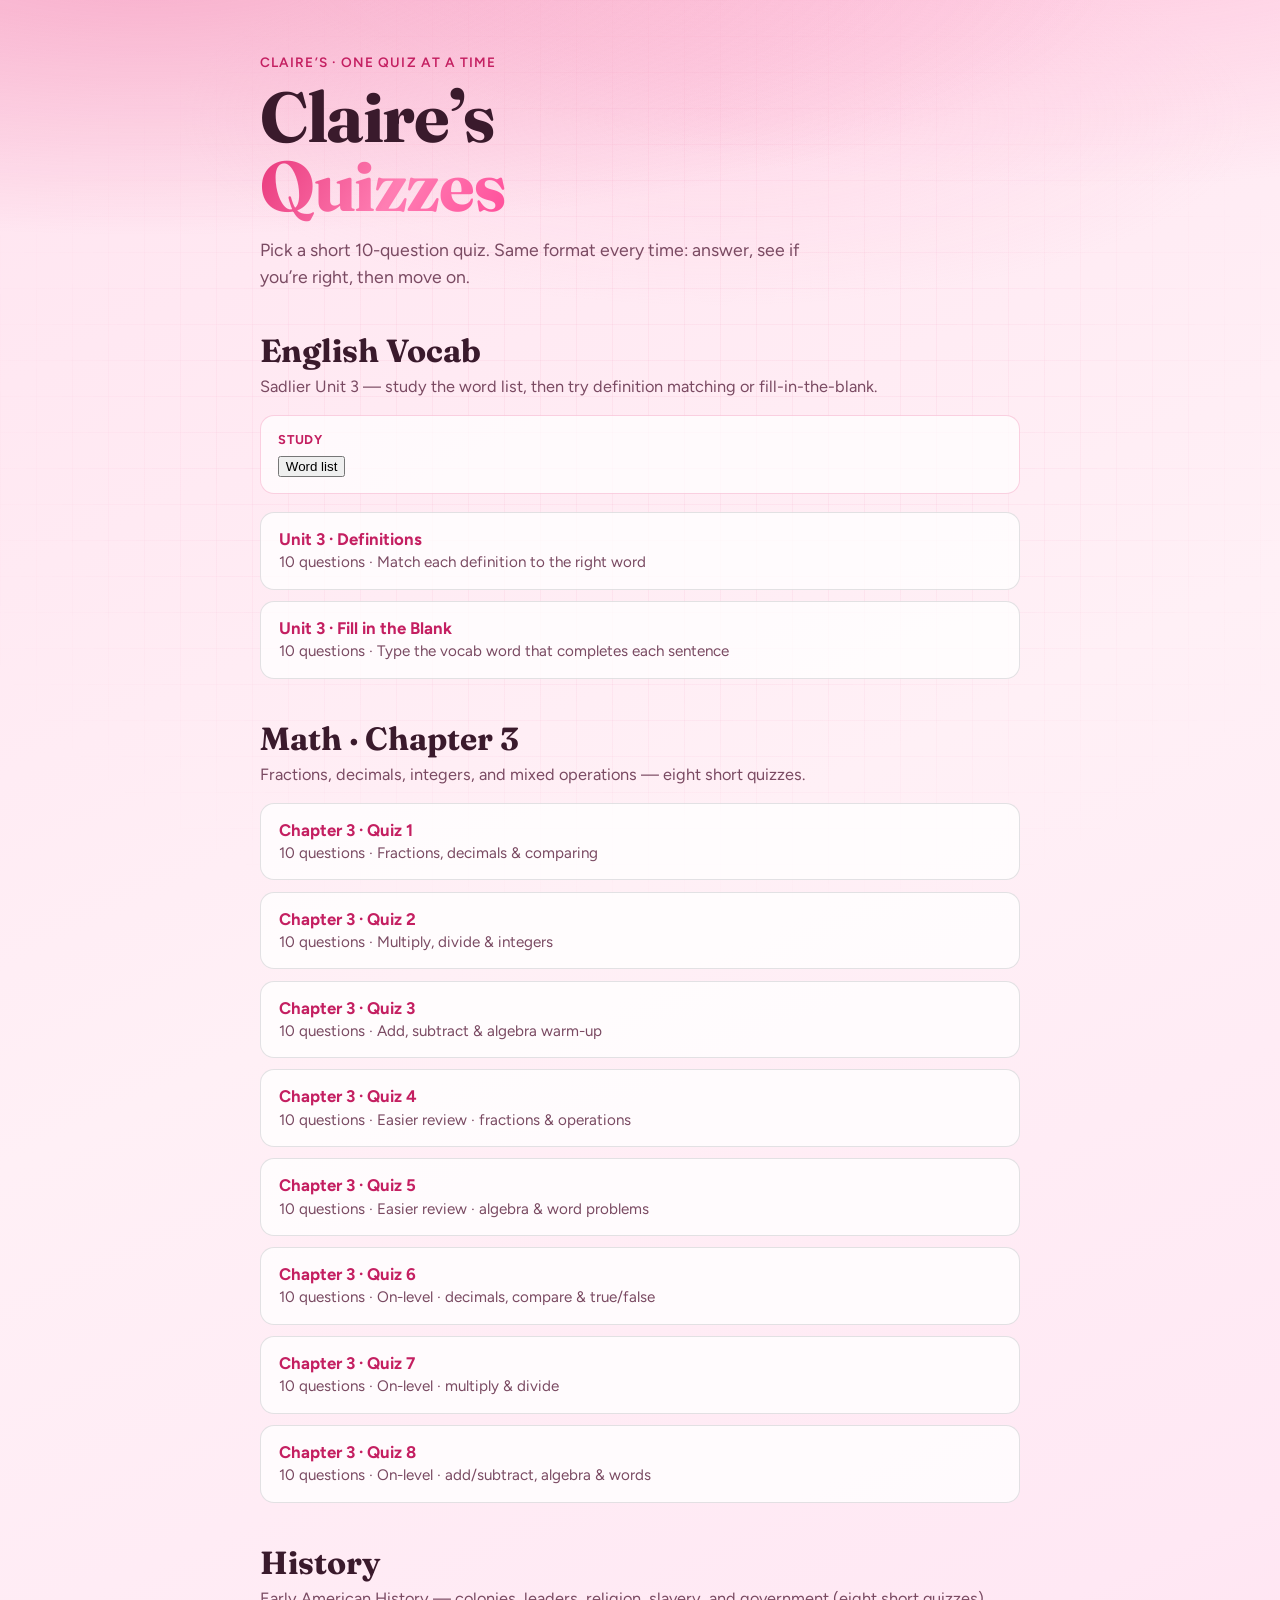
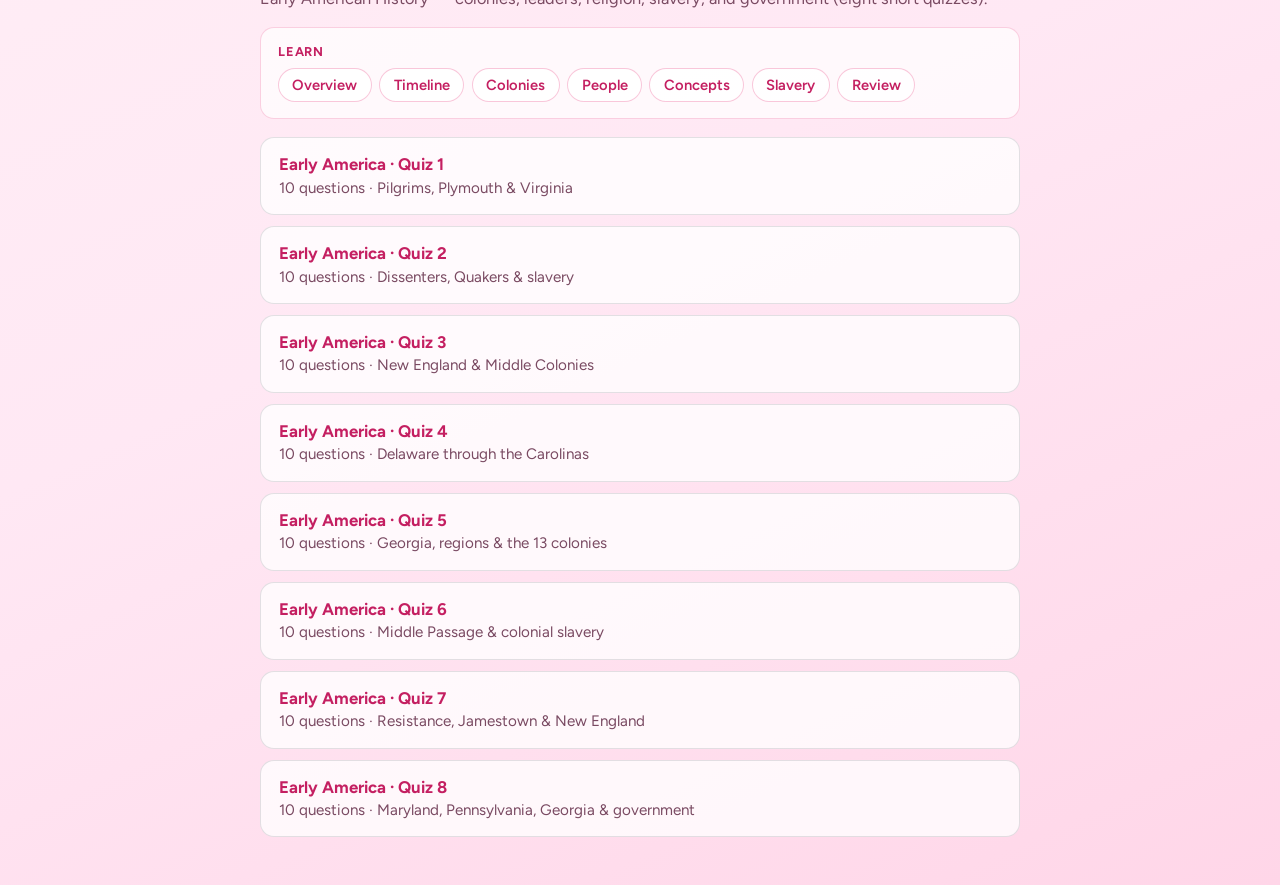
==== commit 9a0d271b: "Add Unit 3 vocab definition and fill-in-the-blank quizzes" ====
--- a/index.html
+++ b/index.html
@@ -33,11 +33,19 @@
         Pick a short 10-question quiz. Same format every time: answer, see if you’re right, then move on.
       </p>
 
-      <nav class="home-nav" aria-label="Study tools">
-        <button type="button" class="btn btn-primary home-nav-btn" id="btn-vocab" aria-haspopup="dialog" aria-controls="vocab-modal">
-          English Vocab
-        </button>
-      </nav>
+      <section class="home-section" aria-labelledby="english-heading">
+        <h2 id="english-heading" class="home-heading">English Vocab</h2>
+        <p class="home-sub">Sadlier Unit 3 — study the word list, then try definition matching or fill-in-the-blank.</p>
+        <nav class="learn-nav" aria-label="English vocab study">
+          <p class="learn-nav-label">Study</p>
+          <div class="learn-nav-links">
+            <button type="button" class="learn-nav-action" id="btn-vocab" aria-haspopup="dialog" aria-controls="vocab-modal">
+              Word list
+            </button>
+          </div>
+        </nav>
+        <div class="quiz-links" id="english-links"></div>
+      </section>
 
       <section class="home-section" aria-labelledby="math-heading">
         <h2 id="math-heading" class="home-heading">Math · Chapter 3</h2>
@@ -105,6 +113,8 @@
   <script src="quiz-history-6.js"></script>
   <script src="quiz-history-7.js"></script>
   <script src="quiz-history-8.js"></script>
+  <script src="quiz-vocab-1.js"></script>
+  <script src="quiz-vocab-2.js"></script>
   <script src="quiz-catalog-boot.js"></script>
   <script>
     (function () {
@@ -113,7 +123,8 @@
 
       function renderGroup(elId, items) {
         const root = document.getElementById(elId);
-        root.innerHTML = items
+        if (!root) return;
+        root.innerHTML = (items || [])
           .map(
             (q) => `
           <a class="quiz-link" href="quiz.html?id=${encodeURIComponent(q.id)}">
@@ -124,8 +135,9 @@
           .join("");
       }
 
-      renderGroup("math-links", catalog.nav.math);
-      renderGroup("history-links", catalog.nav.history);
+      renderGroup("math-links", catalog.nav.math || []);
+      renderGroup("history-links", catalog.nav.history || []);
+      renderGroup("english-links", catalog.nav.english || []);
     })();
 
     (function () {
--- a/styles.css
+++ b/styles.css
@@ -1088,3 +1088,216 @@
     justify-content: center;
   }
 }
+
+/* —— Home study nav —— */
+.home-nav {
+  display: flex;
+  flex-wrap: wrap;
+  gap: 0.75rem;
+  margin: 0 0 2rem;
+}
+
+.home-nav-btn {
+  min-width: 10.5rem;
+}
+
+/* —— Vocab modal —— */
+body.modal-open {
+  overflow: hidden;
+}
+
+.modal[hidden] {
+  display: none !important;
+}
+
+.modal {
+  position: fixed;
+  inset: 0;
+  z-index: 40;
+  display: grid;
+  place-items: center;
+  padding: 1rem;
+}
+
+.modal-backdrop {
+  position: absolute;
+  inset: 0;
+  background: rgba(58, 26, 44, 0.45);
+  backdrop-filter: blur(4px);
+}
+
+.modal-panel {
+  position: relative;
+  z-index: 1;
+  width: min(640px, 100%);
+  max-height: min(88vh, 900px);
+  display: flex;
+  flex-direction: column;
+  background: linear-gradient(180deg, #fff8fb 0%, #ffeaf3 100%);
+  border: 1px solid rgba(232, 54, 122, 0.18);
+  border-radius: 22px;
+  box-shadow: 0 28px 70px rgba(196, 31, 97, 0.28);
+  overflow: hidden;
+  animation: modal-rise 0.35s cubic-bezier(0.22, 1, 0.36, 1) both;
+}
+
+@keyframes modal-rise {
+  from {
+    opacity: 0;
+    transform: translateY(18px) scale(0.98);
+  }
+  to {
+    opacity: 1;
+    transform: translateY(0) scale(1);
+  }
+}
+
+.modal-header {
+  display: flex;
+  align-items: flex-start;
+  justify-content: space-between;
+  gap: 1rem;
+  padding: 1.25rem 1.35rem 1rem;
+  border-bottom: 1px solid rgba(232, 54, 122, 0.12);
+  background: rgba(255, 255, 255, 0.55);
+}
+
+.modal-eyebrow {
+  margin-bottom: 0.35rem;
+}
+
+.modal-title {
+  margin: 0;
+  font-family: var(--font-display);
+  font-size: clamp(1.55rem, 4vw, 2rem);
+  line-height: 1.1;
+  color: var(--ink);
+}
+
+.modal-sub {
+  margin: 0.4rem 0 0;
+  font-size: 0.95rem;
+  color: var(--muted);
+}
+
+.modal-close {
+  appearance: none;
+  border: 1.5px solid rgba(232, 54, 122, 0.35);
+  background: #fff;
+  color: var(--teal-deep);
+  border-radius: 999px;
+  padding: 0.55rem 0.95rem;
+  font-family: inherit;
+  font-size: 0.92rem;
+  font-weight: 600;
+  cursor: pointer;
+  flex-shrink: 0;
+}
+
+.modal-close:hover {
+  border-color: var(--teal);
+  background: rgba(232, 54, 122, 0.08);
+}
+
+.modal-body {
+  overflow-y: auto;
+  padding: 1rem 1.25rem 1.5rem;
+  display: grid;
+  gap: 0.85rem;
+}
+
+.vocab-entry {
+  padding: 1rem 1.05rem;
+  border-radius: 16px;
+  background: rgba(255, 255, 255, 0.78);
+  border: 1px solid rgba(232, 54, 122, 0.12);
+  animation: rise 0.45s cubic-bezier(0.22, 1, 0.36, 1) both;
+  animation-delay: calc(var(--i, 0) * 0.025s);
+}
+
+.vocab-entry-head {
+  display: flex;
+  flex-wrap: wrap;
+  align-items: baseline;
+  gap: 0.55rem 0.85rem;
+  margin-bottom: 0.45rem;
+}
+
+.vocab-word {
+  margin: 0;
+  font-family: var(--font-display);
+  font-size: 1.35rem;
+  color: var(--teal-deep);
+  line-height: 1.15;
+}
+
+.vocab-pos {
+  font-size: 0.78rem;
+  font-weight: 600;
+  letter-spacing: 0.04em;
+  text-transform: uppercase;
+  color: var(--muted);
+}
+
+.vocab-def {
+  margin: 0 0 0.7rem;
+  color: var(--ink);
+  line-height: 1.5;
+}
+
+.vocab-meta {
+  display: grid;
+  grid-template-columns: 1fr 1fr;
+  gap: 0.55rem 1rem;
+  margin: 0 0 0.75rem;
+}
+
+.vocab-meta dt {
+  margin: 0;
+  font-size: 0.72rem;
+  font-weight: 700;
+  letter-spacing: 0.06em;
+  text-transform: uppercase;
+  color: var(--muted);
+}
+
+.vocab-meta dd {
+  margin: 0.15rem 0 0;
+  color: var(--ink);
+  font-weight: 600;
+}
+
+.vocab-example {
+  margin: 0;
+  padding-top: 0.65rem;
+  border-top: 1px solid rgba(232, 54, 122, 0.1);
+  color: var(--muted);
+  font-size: 0.95rem;
+  line-height: 1.5;
+}
+
+.vocab-example span {
+  display: inline-block;
+  margin-right: 0.35rem;
+  font-size: 0.72rem;
+  font-weight: 700;
+  letter-spacing: 0.06em;
+  text-transform: uppercase;
+  color: var(--teal-deep);
+}
+
+@media (max-width: 560px) {
+  .modal {
+    padding: 0.5rem;
+    align-items: stretch;
+  }
+
+  .modal-panel {
+    max-height: 94vh;
+    border-radius: 18px;
+  }
+
+  .vocab-meta {
+    grid-template-columns: 1fr;
+  }
+}
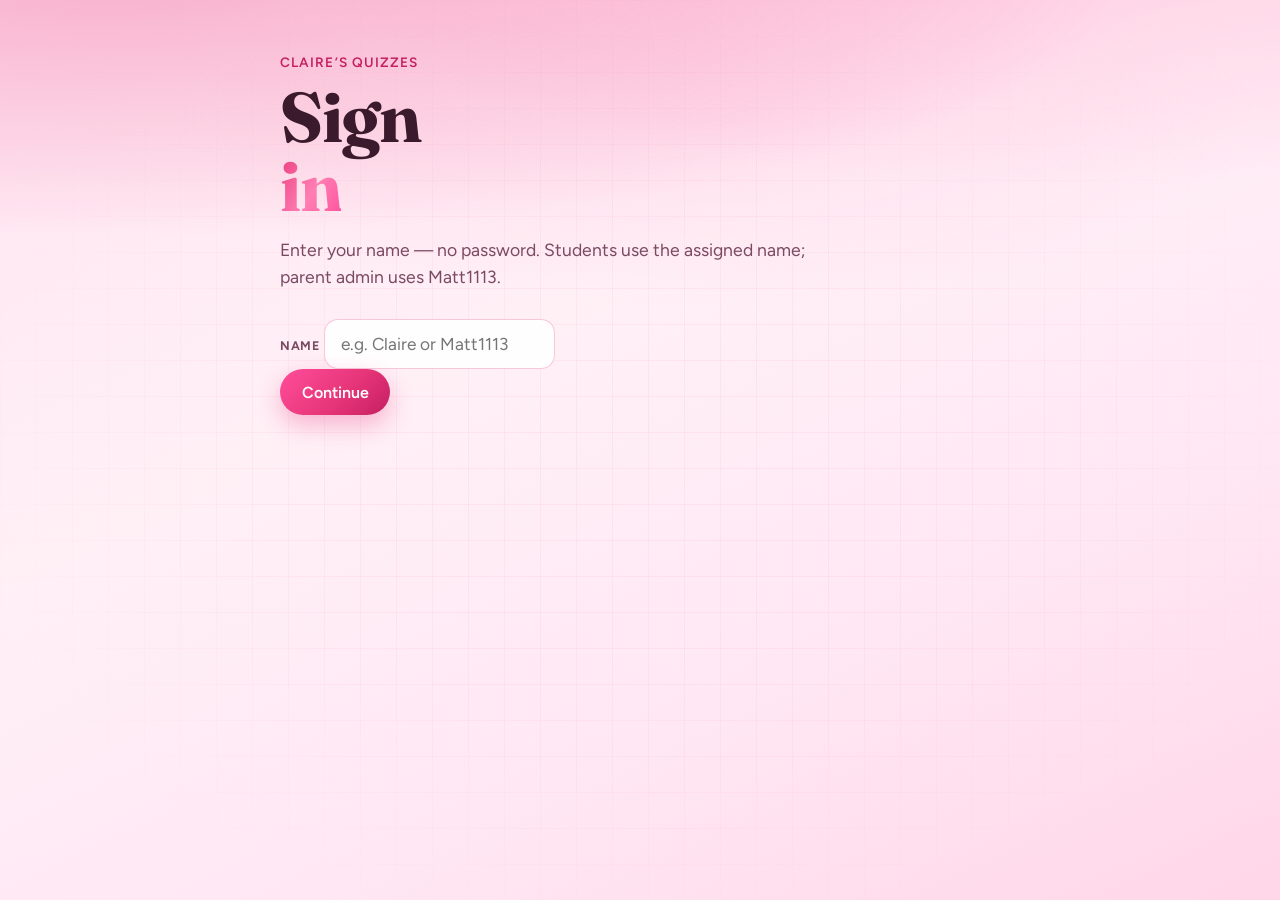
==== commit 4950bda7: "Add simple name login, admin live mode, and score tracking" ====
--- a/index.html
+++ b/index.html
@@ -25,13 +25,18 @@
     <span class="sparkle"></span>
   </div>
 
-  <main class="app home-app">
+  <main class="app home-app" id="home-root" hidden>
     <section class="screen screen-start is-active">
       <p class="eyebrow">Claire’s · One quiz at a time</p>
       <h1 class="brand">Claire’s<br /><span>Quizzes</span></h1>
-      <p class="lede">
+      <p class="lede" id="home-lede">
         Pick a short 10-question quiz. Same format every time: answer, see if you’re right, then move on.
       </p>
+      <p class="live-banner" id="live-banner" hidden>Live mode is on — each quiz can be taken once.</p>
+      <div class="cta-row home-user-row">
+        <p class="meta" id="home-user"></p>
+        <button type="button" class="btn btn-ghost" id="btn-signout">Sign out</button>
+      </div>
 
       <section class="home-section" aria-labelledby="english-heading">
         <h2 id="english-heading" class="home-heading">English Vocab</h2>
@@ -95,6 +100,7 @@
     </div>
   </div>
 
+  <script src="session.js"></script>
   <script src="vocab-unit3.js"></script>
   <script src="quiz-nav.js"></script>
   <script src="quiz-math-1.js"></script>
@@ -118,29 +124,69 @@
   <script src="quiz-catalog-boot.js"></script>
   <script>
     (function () {
+      const S = window.QuizSession;
       const catalog = window.QUIZ_CATALOG;
-      if (!catalog) return;
-
-      function renderGroup(elId, items) {
+      const homeRoot = document.getElementById("home-root");
+      const liveBanner = document.getElementById("live-banner");
+      const homeUser = document.getElementById("home-user");
+      const homeLede = document.getElementById("home-lede");
+
+      document.getElementById("btn-signout").addEventListener("click", () => S.logout());
+
+      function escapeHtml(s) {
+        return String(s)
+          .replace(/&/g, "&amp;")
+          .replace(/</g, "&lt;")
+          .replace(/>/g, "&gt;")
+          .replace(/"/g, "&quot;");
+      }
+
+      function renderGroup(elId, items, scores, liveMode) {
         const root = document.getElementById(elId);
         if (!root) return;
         root.innerHTML = (items || [])
-          .map(
-            (q) => `
-          <a class="quiz-link" href="quiz.html?id=${encodeURIComponent(q.id)}">
-            <span class="quiz-link-title">${q.title}</span>
-            <span class="quiz-link-meta">${q.count} questions · ${q.blurb}</span>
-          </a>`
-          )
+          .map((q) => {
+            const done = scores && scores[q.id];
+            const locked = liveMode && done;
+            const meta = done
+              ? `Score ${done.score}/${done.total}` + (locked ? " · done" : "")
+              : `${q.count} questions · ${q.blurb}`;
+            if (locked) {
+              return `
+              <div class="quiz-link is-done" aria-disabled="true">
+                <span class="quiz-link-title">${escapeHtml(q.title)}</span>
+                <span class="quiz-link-meta">${escapeHtml(meta)}</span>
+              </div>`;
+            }
+            return `
+              <a class="quiz-link" href="quiz.html?id=${encodeURIComponent(q.id)}">
+                <span class="quiz-link-title">${escapeHtml(q.title)}</span>
+                <span class="quiz-link-meta">${escapeHtml(meta)}</span>
+              </a>`;
+          })
           .join("");
       }
 
-      renderGroup("math-links", catalog.nav.math || []);
-      renderGroup("history-links", catalog.nav.history || []);
-      renderGroup("english-links", catalog.nav.english || []);
-    })();
-
-    (function () {
+      async function boot() {
+        const state = await S.requireRole("student");
+        if (!state) return;
+        homeRoot.hidden = false;
+        homeUser.textContent = `Signed in as ${state.name}`;
+        liveBanner.hidden = !state.liveMode;
+        homeLede.textContent = state.liveMode
+          ? "Live mode is on. Finish each quiz carefully — you only get one try per quiz."
+          : "Pick a short 10-question quiz. Same format every time: answer, see if you’re right, then move on.";
+
+        const scores = (state.scores && state.scores[state.studentKey]) || {};
+        if (!catalog) return;
+        renderGroup("math-links", catalog.nav.math || [], scores, state.liveMode);
+        renderGroup("history-links", catalog.nav.history || [], scores, state.liveMode);
+        renderGroup("english-links", catalog.nav.english || [], scores, state.liveMode);
+      }
+
+      boot().catch(() => S.logout());
+
+      // Vocab modal
       const data = window.VOCAB_UNIT3;
       const modal = document.getElementById("vocab-modal");
       const list = document.getElementById("vocab-list");
@@ -152,14 +198,6 @@
       const title = document.getElementById("vocab-modal-title");
       if (title) title.textContent = data.title;
       if (sub) sub.textContent = data.subtitle;
-
-      function escapeHtml(s) {
-        return String(s)
-          .replace(/&/g, "&amp;")
-          .replace(/</g, "&lt;")
-          .replace(/>/g, "&gt;")
-          .replace(/"/g, "&quot;");
-      }
 
       list.innerHTML = data.words
         .map(
--- a/styles.css
+++ b/styles.css
@@ -352,6 +352,82 @@
   gap: 0.7rem;
 }
 
+.choices-dense {
+  grid-template-columns: 1fr 1fr;
+  gap: 0.55rem;
+}
+
+.choices-dense .choice {
+  padding: 0.75rem 0.85rem;
+}
+
+.choices-dense .choice-body {
+  font-size: 0.98rem;
+}
+
+.choices-fill {
+  gap: 0.85rem;
+}
+
+.fill-wrap {
+  display: grid;
+  gap: 0.55rem;
+  padding: 0.15rem 0 0.25rem;
+}
+
+.fill-label {
+  font-size: 0.78rem;
+  font-weight: 700;
+  letter-spacing: 0.06em;
+  text-transform: uppercase;
+  color: var(--muted);
+}
+
+.fill-row {
+  display: flex;
+  flex-wrap: wrap;
+  gap: 0.65rem;
+}
+
+.fill-input {
+  flex: 1 1 12rem;
+  min-width: 0;
+  appearance: none;
+  border: 1.5px solid rgba(232, 54, 122, 0.28);
+  border-radius: 14px;
+  padding: 0.9rem 1rem;
+  font: inherit;
+  font-size: 1.08rem;
+  color: var(--ink);
+  background: rgba(255, 255, 255, 0.92);
+}
+
+.fill-input:focus {
+  outline: none;
+  border-color: var(--teal);
+  box-shadow: 0 0 0 3px rgba(232, 54, 122, 0.15);
+}
+
+.fill-input.is-correct {
+  border-color: var(--ok);
+  background: var(--ok-bg);
+}
+
+.fill-input.is-wrong {
+  border-color: var(--bad);
+  background: var(--bad-bg);
+}
+
+.fill-check {
+  flex: 0 0 auto;
+}
+
+.fill-hint {
+  margin: 0;
+  font-size: 0.88rem;
+  color: var(--muted);
+}
+
 .choice {
   display: flex;
   align-items: center;
@@ -360,7 +436,7 @@
   text-align: left;
   padding: 0.95rem 1rem;
   border-radius: 14px;
-  border: 1.5px solid rgba(20, 33, 43, 0.14);
+  border: 1.5px solid rgba(58, 26, 44, 0.14);
   background: rgba(255, 255, 255, 0.85);
   font: inherit;
   color: inherit;
@@ -684,6 +760,28 @@
 }
 
 .learn-nav-links a:hover {
+  border-color: var(--teal);
+  background: rgba(232, 54, 122, 0.08);
+  transform: translateY(-1px);
+}
+
+.learn-nav-action {
+  appearance: none;
+  display: inline-flex;
+  align-items: center;
+  padding: 0.45rem 0.85rem;
+  border-radius: 999px;
+  font-family: inherit;
+  font-size: 0.92rem;
+  font-weight: 600;
+  color: var(--teal-deep);
+  border: 1.5px solid rgba(232, 54, 122, 0.28);
+  background: rgba(255, 255, 255, 0.85);
+  cursor: pointer;
+  transition: border-color 0.15s ease, background 0.15s ease, transform 0.15s ease;
+}
+
+.learn-nav-action:hover {
   border-color: var(--teal);
   background: rgba(232, 54, 122, 0.08);
   transform: translateY(-1px);
@@ -1287,6 +1385,10 @@
 }
 
 @media (max-width: 560px) {
+  .choices-dense {
+    grid-template-columns: 1fr;
+  }
+
   .modal {
     padding: 0.5rem;
     align-items: stretch;
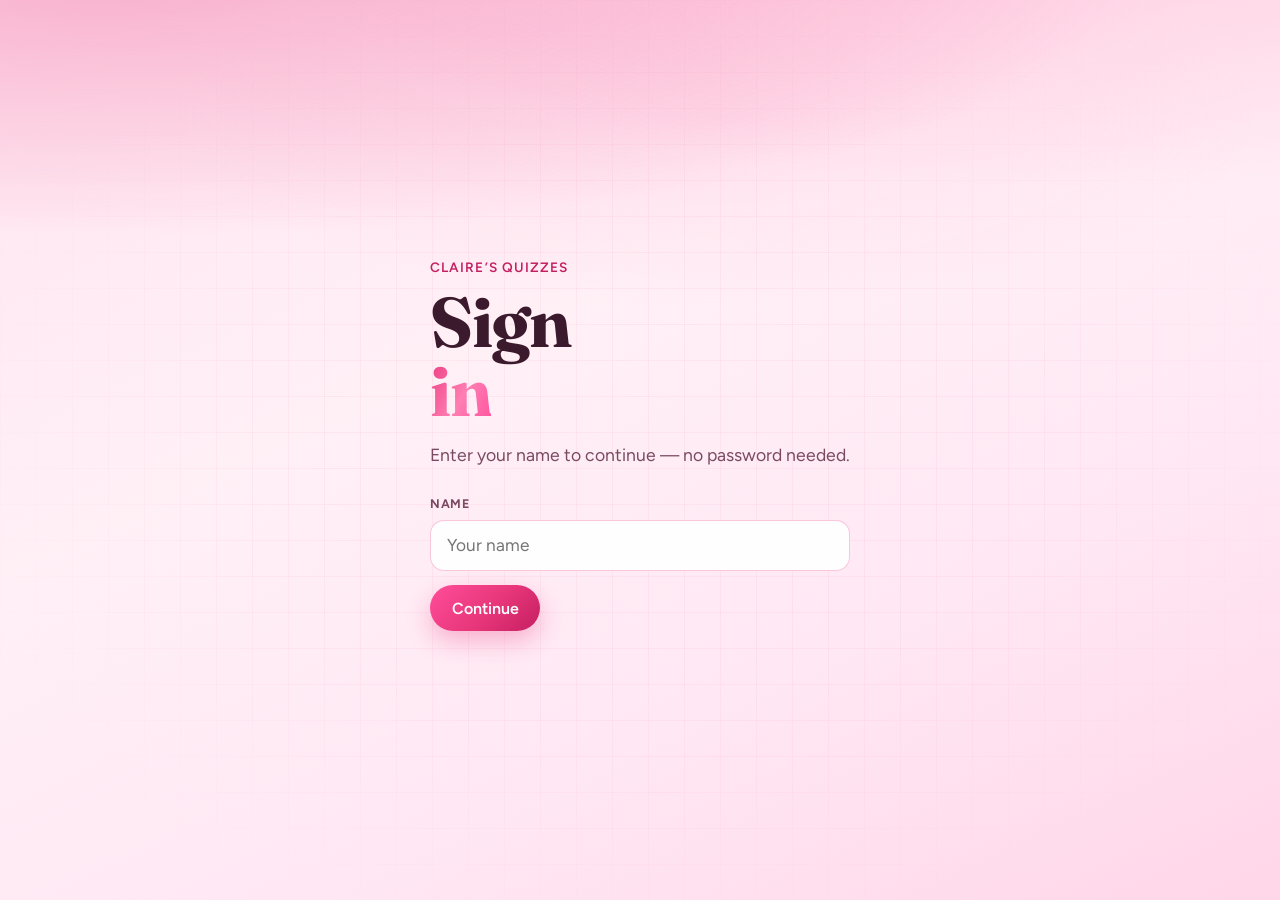
==== commit 47db545a: "Add Science Unit 2 Force and Motion quizzes" ====
--- a/index.html
+++ b/index.html
@@ -56,6 +56,12 @@
         <h2 id="math-heading" class="home-heading">Math · Chapter 3</h2>
         <p class="home-sub">Fractions, decimals, integers, and mixed operations — eight short quizzes.</p>
         <div class="quiz-links" id="math-links"></div>
+      </section>
+
+      <section class="home-section" aria-labelledby="science-heading">
+        <h2 id="science-heading" class="home-heading">Science · Unit 2</h2>
+        <p class="home-sub">Force and motion — Newton’s laws, gravity, graphs, and calculations (eight short quizzes).</p>
+        <div class="quiz-links" id="science-links"></div>
       </section>
 
       <section class="home-section" aria-labelledby="history-heading">
@@ -121,6 +127,14 @@
   <script src="quiz-history-8.js"></script>
   <script src="quiz-vocab-1.js"></script>
   <script src="quiz-vocab-2.js"></script>
+  <script src="quiz-science-1.js"></script>
+  <script src="quiz-science-2.js"></script>
+  <script src="quiz-science-3.js"></script>
+  <script src="quiz-science-4.js"></script>
+  <script src="quiz-science-5.js"></script>
+  <script src="quiz-science-6.js"></script>
+  <script src="quiz-science-7.js"></script>
+  <script src="quiz-science-8.js"></script>
   <script src="quiz-catalog-boot.js"></script>
   <script>
     (function () {
@@ -180,6 +194,7 @@
         const scores = (state.scores && state.scores[state.studentKey]) || {};
         if (!catalog) return;
         renderGroup("math-links", catalog.nav.math || [], scores, state.liveMode);
+        renderGroup("science-links", catalog.nav.science || [], scores, state.liveMode);
         renderGroup("history-links", catalog.nav.history || [], scores, state.liveMode);
         renderGroup("english-links", catalog.nav.english || [], scores, state.liveMode);
       }
--- a/styles.css
+++ b/styles.css
@@ -1403,3 +1403,274 @@
     grid-template-columns: 1fr;
   }
 }
+
+/* —— Login —— */
+.login-app {
+  display: grid;
+  place-items: center;
+  min-height: 100vh;
+}
+
+.login-card {
+  width: min(420px, 100%);
+}
+
+.login-form {
+  display: grid;
+  gap: 0.55rem;
+}
+
+.login-input {
+  margin-bottom: 0.35rem;
+}
+
+.login-error {
+  margin: 0;
+  color: var(--bad);
+  font-weight: 600;
+}
+
+/* —— Home live banner —— */
+.live-banner {
+  margin: -0.75rem 0 1.25rem;
+  padding: 0.7rem 0.95rem;
+  border-radius: 12px;
+  background: rgba(232, 54, 122, 0.12);
+  border: 1px solid rgba(232, 54, 122, 0.28);
+  color: var(--teal-deep);
+  font-weight: 600;
+}
+
+.home-user-row {
+  align-items: center;
+  margin-bottom: 1.5rem;
+}
+
+.quiz-link.is-done {
+  opacity: 0.72;
+  cursor: default;
+  border-style: dashed;
+}
+
+/* —— Admin —— */
+.admin-app {
+  width: min(820px, calc(100% - 2rem));
+}
+
+.admin-brand {
+  font-size: clamp(2.4rem, 8vw, 3.6rem);
+}
+
+.admin-header {
+  margin-bottom: 0.5rem;
+}
+
+.admin-panel {
+  margin: 0 0 1.75rem;
+  padding: 1.15rem 1.2rem 1.25rem;
+  border-radius: 18px;
+  background: rgba(255, 255, 255, 0.72);
+  border: 1px solid rgba(232, 54, 122, 0.12);
+}
+
+.admin-row {
+  display: flex;
+  flex-wrap: wrap;
+  gap: 0.65rem;
+  align-items: center;
+  margin-top: 0.75rem;
+}
+
+.admin-row .fill-input {
+  flex: 1 1 12rem;
+}
+
+.live-badge {
+  display: inline-flex;
+  margin: 0.85rem 0 0;
+  padding: 0.4rem 0.75rem;
+  border-radius: 999px;
+  font-size: 0.85rem;
+  font-weight: 700;
+  letter-spacing: 0.04em;
+  text-transform: uppercase;
+  color: var(--muted);
+  background: rgba(58, 26, 44, 0.06);
+}
+
+.live-badge.is-on {
+  color: #fff;
+  background: linear-gradient(135deg, #ff4d9a, #c41f61);
+}
+
+.progress-grid {
+  display: grid;
+  grid-template-columns: repeat(auto-fit, minmax(160px, 1fr));
+  gap: 0.75rem;
+  margin-top: 0.85rem;
+}
+
+.subject-card {
+  padding: 0.95rem 1rem;
+  border-radius: 14px;
+  background: rgba(255, 255, 255, 0.85);
+  border: 1px solid rgba(232, 54, 122, 0.12);
+}
+
+.subject-card h3 {
+  margin: 0 0 0.45rem;
+  font-family: var(--font-display);
+  font-size: 1.25rem;
+  color: var(--teal-deep);
+}
+
+.subject-stat {
+  margin: 0.2rem 0 0;
+  color: var(--muted);
+  font-size: 0.95rem;
+}
+
+.quiz-progress-list {
+  display: grid;
+  gap: 0.55rem;
+  margin-top: 0.85rem;
+}
+
+.quiz-progress-row {
+  display: flex;
+  justify-content: space-between;
+  gap: 0.75rem;
+  align-items: center;
+  padding: 0.75rem 0.9rem;
+  border-radius: 12px;
+  background: rgba(255, 255, 255, 0.8);
+  border: 1px solid rgba(232, 54, 122, 0.1);
+}
+
+.quiz-progress-title {
+  margin: 0;
+  font-weight: 600;
+  color: var(--ink);
+}
+
+.quiz-progress-meta {
+  margin: 0.15rem 0 0;
+  font-size: 0.85rem;
+  color: var(--muted);
+}
+
+.quiz-done {
+  font-weight: 700;
+  color: var(--ok);
+  white-space: nowrap;
+}
+
+.quiz-open {
+  font-weight: 600;
+  color: var(--muted);
+  white-space: nowrap;
+}
+
+/* —— Admin quiz review —— */
+.quiz-progress-row.is-clickable {
+  appearance: none;
+  width: 100%;
+  text-align: left;
+  font: inherit;
+  cursor: pointer;
+  transition: border-color 0.15s ease, background 0.15s ease, transform 0.15s ease;
+}
+
+.quiz-progress-row.is-clickable:hover {
+  border-color: rgba(232, 54, 122, 0.35);
+  background: rgba(255, 255, 255, 0.95);
+  transform: translateY(-1px);
+}
+
+.review-modal-panel {
+  width: min(720px, 100%);
+}
+
+.review-item {
+  padding: 1rem 1.05rem;
+  border-radius: 16px;
+  background: rgba(255, 255, 255, 0.82);
+  border: 1px solid rgba(232, 54, 122, 0.12);
+}
+
+.review-item.is-correct {
+  border-color: rgba(31, 122, 77, 0.35);
+  background: rgba(231, 246, 238, 0.75);
+}
+
+.review-item.is-wrong {
+  border-color: rgba(180, 35, 24, 0.28);
+  background: rgba(253, 236, 234, 0.75);
+}
+
+.review-item-head {
+  display: flex;
+  flex-wrap: wrap;
+  align-items: center;
+  gap: 0.45rem 0.7rem;
+  margin-bottom: 0.55rem;
+}
+
+.review-badge {
+  font-size: 0.72rem;
+  font-weight: 700;
+  letter-spacing: 0.06em;
+  text-transform: uppercase;
+  padding: 0.25rem 0.55rem;
+  border-radius: 999px;
+  color: #fff;
+  background: var(--bad);
+}
+
+.review-item.is-correct .review-badge {
+  background: var(--ok);
+}
+
+.review-qnum {
+  font-weight: 700;
+  color: var(--ink);
+}
+
+.review-topic {
+  color: var(--muted);
+  font-size: 0.9rem;
+}
+
+.review-prompt,
+.review-q-extra {
+  margin: 0 0 0.55rem;
+  color: var(--ink);
+  line-height: 1.45;
+  white-space: pre-wrap;
+}
+
+.review-line {
+  margin: 0.25rem 0 0;
+  color: var(--ink);
+  font-weight: 600;
+}
+
+.review-line span {
+  display: inline-block;
+  min-width: 4.5rem;
+  margin-right: 0.35rem;
+  font-size: 0.72rem;
+  font-weight: 700;
+  letter-spacing: 0.05em;
+  text-transform: uppercase;
+  color: var(--muted);
+}
+
+.review-explain {
+  margin: 0.65rem 0 0;
+  padding-top: 0.55rem;
+  border-top: 1px solid rgba(58, 26, 44, 0.08);
+  color: var(--muted);
+  font-size: 0.95rem;
+  line-height: 1.45;
+}
